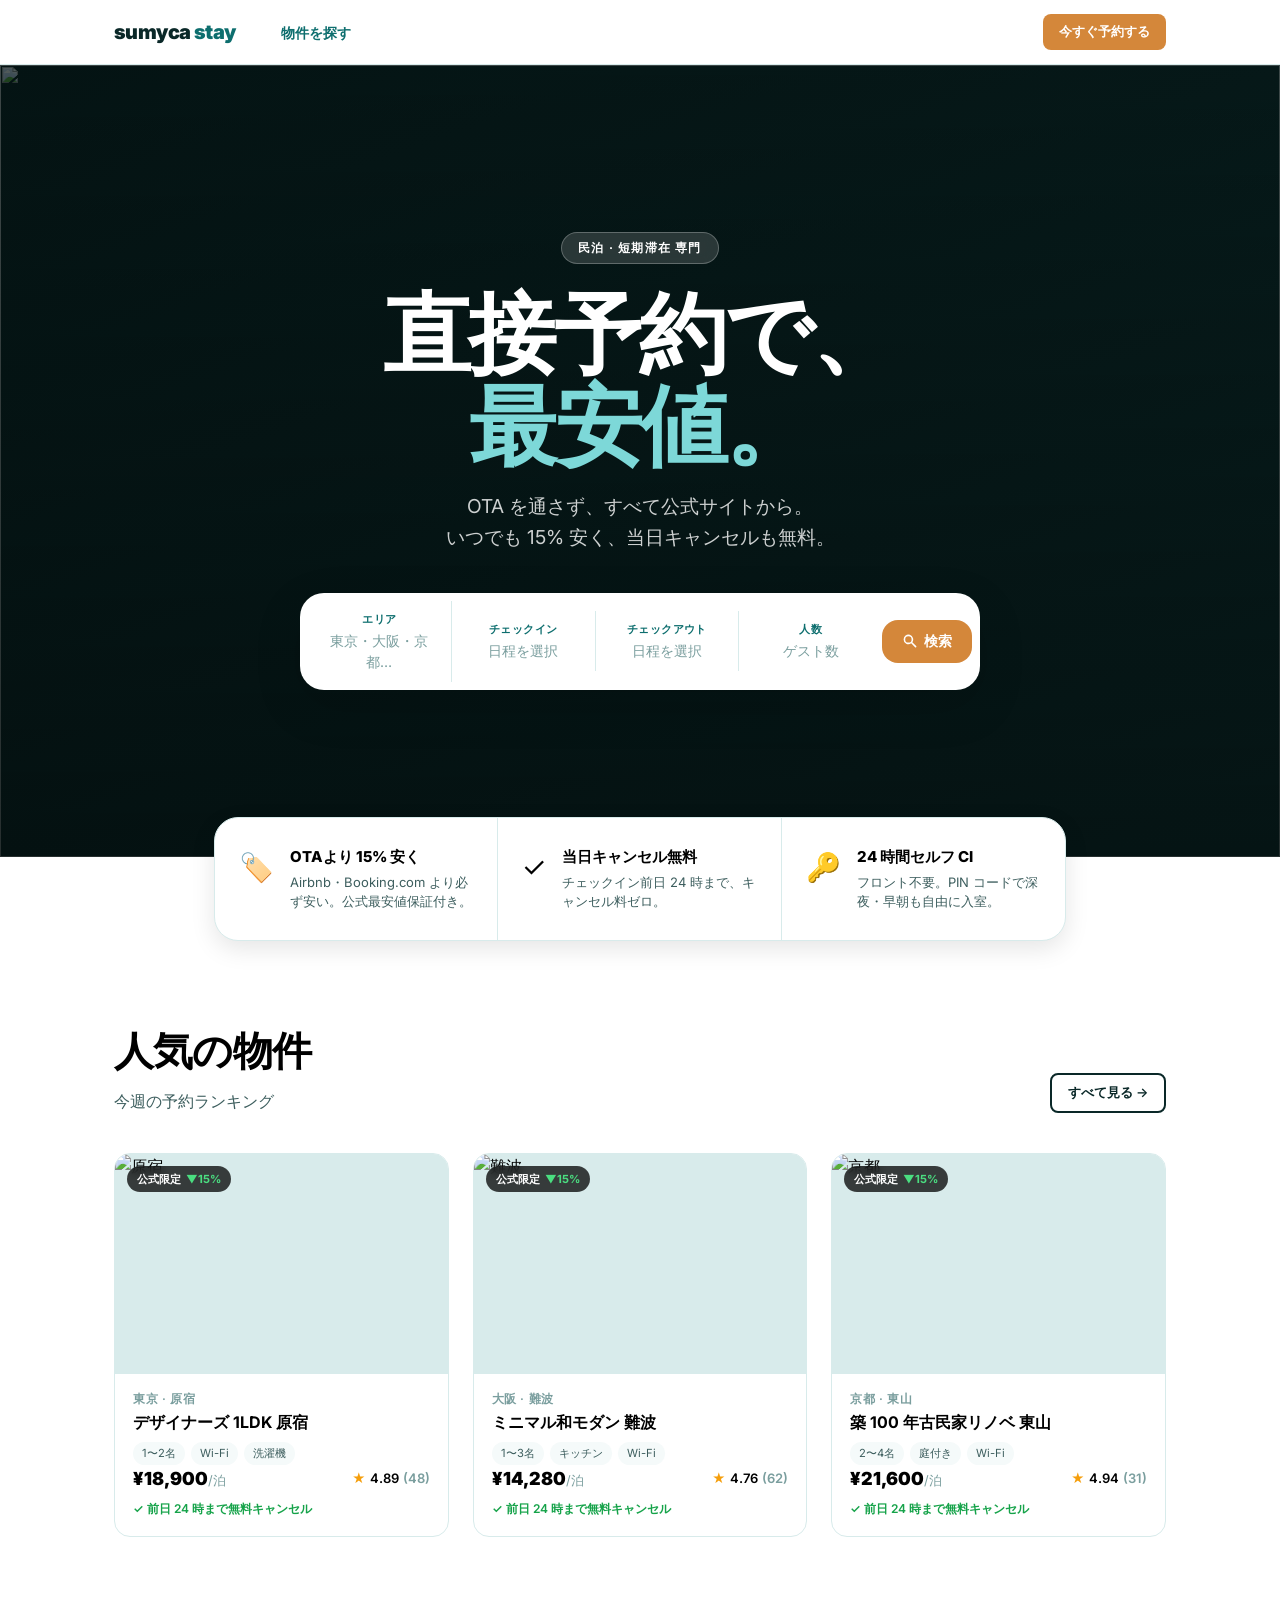
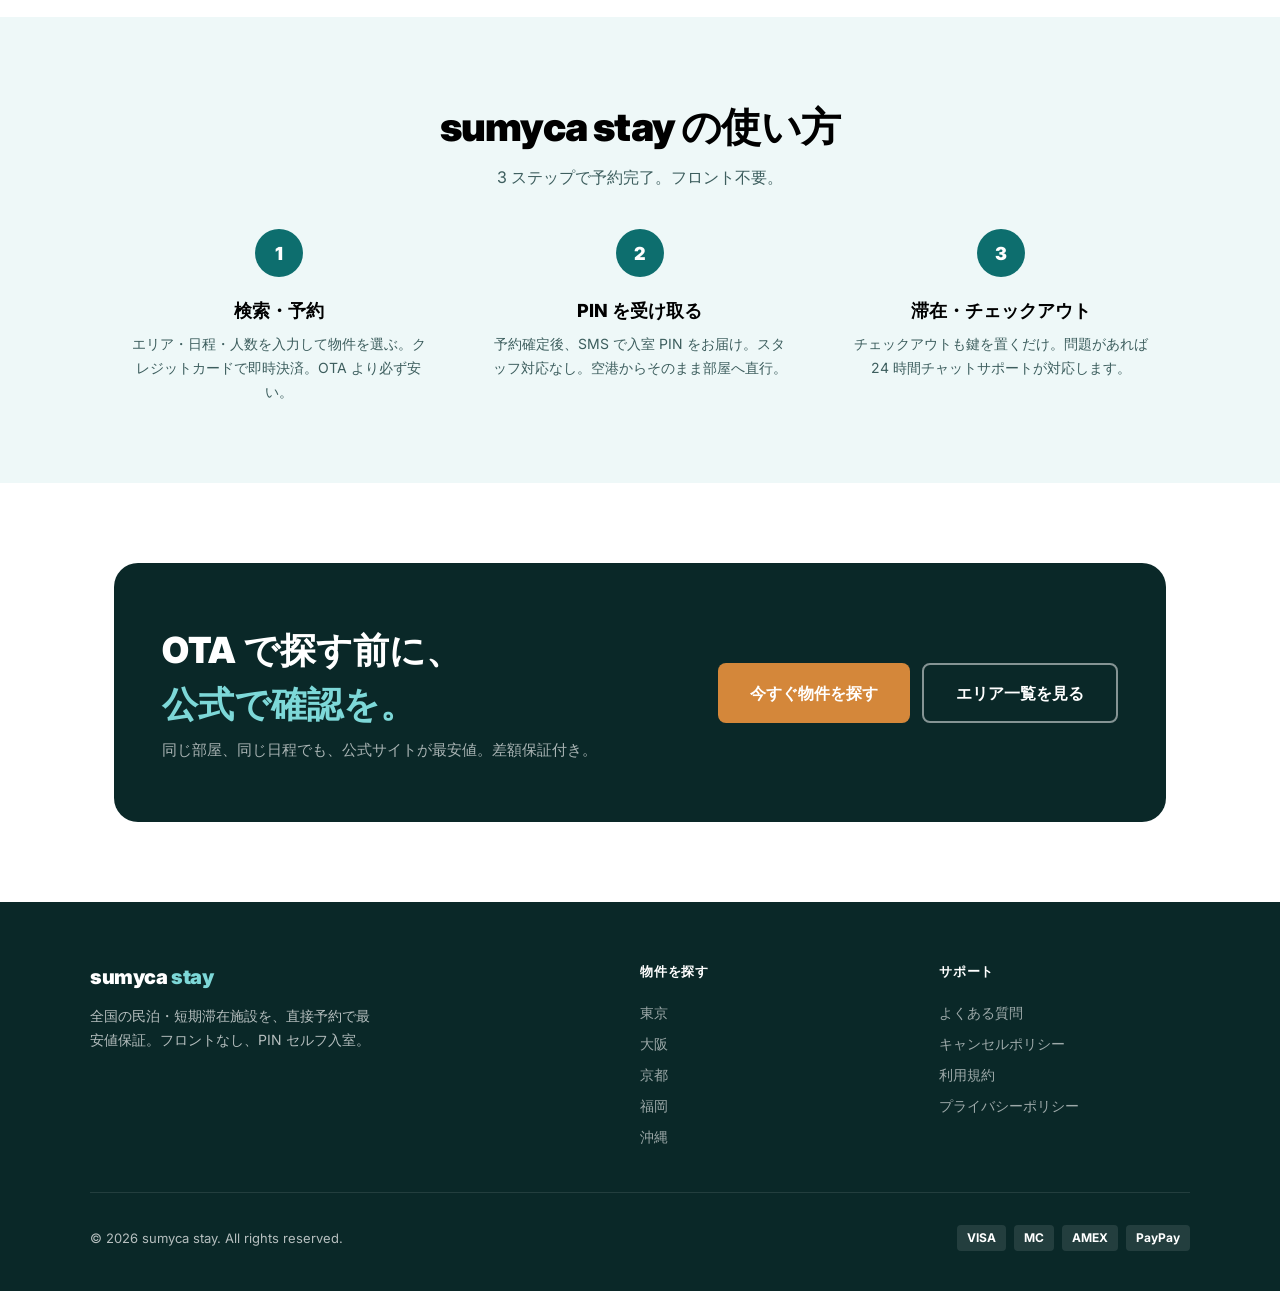
==== index.html @ 538305f5 "Add SEO/MEO/AIO structured data and semantic HTML SEO: - title/meta description/canonical/OGP/Twitte" ====
<!DOCTYPE html>
<html lang="ja" prefix="og: https://ogp.me/ns#">
<head>
  <meta charset="UTF-8">
  <meta name="viewport" content="width=device-width, initial-scale=1.0">

  <!-- =====================================================
       SEO: Core meta
  ====================================================== -->
  <title>sumyca stay | 民泊・短期滞在の直接予約プラットフォーム — OTAより15%安く</title>
  <meta name="description" content="sumyca stay（スミカステイ）は東京・大阪・京都など全国の民泊・マンスリー物件を直接予約できるプラットフォーム。Airbnb・Booking.comより常時15%安く、当日キャンセル無料。フロント不要のPINセルフチェックインで24時間対応。">
  <meta name="keywords" content="民泊,短期滞在,マンスリーマンション,直接予約,東京民泊,大阪民泊,京都民泊,vacation rental,民泊予約,sumyca stay">
  <meta name="robots" content="index, follow">
  <meta name="author" content="sumyca stay">
  <link rel="canonical" href="https://beta-tanaka.github.io/sumyca-stay-prototype-1/">

  <!-- =====================================================
       SEO: Open Graph (SNS・AIクローラー向け)
  ====================================================== -->
  <meta property="og:type" content="website">
  <meta property="og:site_name" content="sumyca stay">
  <meta property="og:title" content="sumyca stay | 民泊・短期滞在の直接予約 — OTAより15%安く">
  <meta property="og:description" content="全国の民泊・短期滞在施設を直接予約。Airbnb・Booking.comより常時15%安く、当日キャンセル無料。24時間PINセルフチェックイン。">
  <meta property="og:url" content="https://beta-tanaka.github.io/sumyca-stay-prototype-1/">
  <meta property="og:image" content="https://images.unsplash.com/photo-1522708323590-d24dbb6b0267?w=1200&h=630&fit=crop">
  <meta property="og:locale" content="ja_JP">

  <!-- =====================================================
       SEO: Twitter / X Card
  ====================================================== -->
  <meta name="twitter:card" content="summary_large_image">
  <meta name="twitter:title" content="sumyca stay | 直接予約で、最安値。">
  <meta name="twitter:description" content="民泊・短期滞在の直接予約プラットフォーム。OTAより15%安く、当日キャンセル無料。">
  <meta name="twitter:image" content="https://images.unsplash.com/photo-1522708323590-d24dbb6b0267?w=1200&h=630&fit=crop">

  <!-- =====================================================
       AIO: JSON-LD Structured Data
       - Organization（会社エンティティ）
       - WebSite + SearchAction（サイト内検索）
       - ItemList（おすすめ物件リスト）
       - FAQPage（よくある質問）
  ====================================================== -->
  <script type="application/ld+json">
  {
    "@context": "https://schema.org",
    "@graph": [
      {
        "@type": "Organization",
        "@id": "https://beta-tanaka.github.io/sumyca-stay-prototype-1/#organization",
        "name": "sumyca stay",
        "alternateName": "スミカステイ",
        "url": "https://beta-tanaka.github.io/sumyca-stay-prototype-1/",
        "logo": {
          "@type": "ImageObject",
          "url": "https://beta-tanaka.github.io/sumyca-stay-prototype-1/og-image.png"
        },
        "description": "東京・大阪・京都など全国の民泊・短期滞在施設を直接予約できるプラットフォーム。OTA手数料不要で常時最安値保証。",
        "foundingDate": "2024",
        "areaServed": {
          "@type": "Country",
          "name": "日本"
        },
        "serviceType": ["民泊予約", "バケーションレンタル", "短期賃貸", "マンスリーマンション"],
        "sameAs": []
      },
      {
        "@type": "WebSite",
        "@id": "https://beta-tanaka.github.io/sumyca-stay-prototype-1/#website",
        "url": "https://beta-tanaka.github.io/sumyca-stay-prototype-1/",
        "name": "sumyca stay",
        "description": "民泊・短期滞在の直接予約プラットフォーム",
        "publisher": { "@id": "https://beta-tanaka.github.io/sumyca-stay-prototype-1/#organization" },
        "potentialAction": {
          "@type": "SearchAction",
          "target": {
            "@type": "EntryPoint",
            "urlTemplate": "https://beta-tanaka.github.io/sumyca-stay-prototype-1/search.html?q={search_term_string}"
          },
          "query-input": "required name=search_term_string"
        }
      },
      {
        "@type": "WebPage",
        "@id": "https://beta-tanaka.github.io/sumyca-stay-prototype-1/#webpage",
        "url": "https://beta-tanaka.github.io/sumyca-stay-prototype-1/",
        "name": "sumyca stay — 直接予約で、最安値。",
        "isPartOf": { "@id": "https://beta-tanaka.github.io/sumyca-stay-prototype-1/#website" },
        "about": { "@id": "https://beta-tanaka.github.io/sumyca-stay-prototype-1/#organization" },
        "speakable": {
          "@type": "SpeakableSpecification",
          "cssSelector": [".hero__title", ".hero__sub", ".value-prop__title", ".value-prop__desc"]
        }
      },
      {
        "@type": "ItemList",
        "name": "sumyca stay 人気の民泊物件",
        "description": "東京・大阪・京都など全国の人気民泊物件一覧",
        "numberOfItems": 3,
        "itemListElement": [
          {
            "@type": "ListItem",
            "position": 1,
            "item": {
              "@type": "LodgingBusiness",
              "name": "デザイナーズ 1LDK 原宿",
              "description": "表参道・原宿エリアのデザイナーズ1LDK。キッチン・洗濯機完備。スマートロック24時間入室可。",
              "url": "https://beta-tanaka.github.io/sumyca-stay-prototype-1/property-detail.html",
              "image": "https://images.unsplash.com/photo-1540959733332-eab4deabeeaf?w=600&h=440&fit=crop",
              "address": {
                "@type": "PostalAddress",
                "addressLocality": "渋谷区",
                "addressRegion": "東京都",
                "addressCountry": "JP"
              },
              "aggregateRating": {
                "@type": "AggregateRating",
                "ratingValue": "4.89",
                "reviewCount": "48",
                "bestRating": "5",
                "worstRating": "1"
              },
              "priceRange": "¥18,900〜/泊"
            }
          },
          {
            "@type": "ListItem",
            "position": 2,
            "item": {
              "@type": "LodgingBusiness",
              "name": "ミニマル和モダン 難波",
              "description": "大阪・難波エリアの和モダンスタジオ。キッチン完備。なんば駅徒歩3分。",
              "url": "https://beta-tanaka.github.io/sumyca-stay-prototype-1/property-detail.html",
              "image": "https://images.unsplash.com/photo-1493976040374-85c8e12f0c0e?w=600&h=440&fit=crop",
              "address": {
                "@type": "PostalAddress",
                "addressLocality": "中央区",
                "addressRegion": "大阪府",
                "addressCountry": "JP"
              },
              "aggregateRating": {
                "@type": "AggregateRating",
                "ratingValue": "4.76",
                "reviewCount": "62",
                "bestRating": "5",
                "worstRating": "1"
              },
              "priceRange": "¥14,280〜/泊"
            }
          },
          {
            "@type": "ListItem",
            "position": 3,
            "item": {
              "@type": "LodgingBusiness",
              "name": "築100年古民家リノベ 東山",
              "description": "京都・東山の古民家リノベ物件。祇園四条駅徒歩10分。最大4名。庭付き。",
              "url": "https://beta-tanaka.github.io/sumyca-stay-prototype-1/property-detail.html",
              "image": "https://images.unsplash.com/photo-1528360983277-13d401cdc186?w=600&h=440&fit=crop",
              "address": {
                "@type": "PostalAddress",
                "addressLocality": "東山区",
                "addressRegion": "京都府",
                "addressCountry": "JP"
              },
              "aggregateRating": {
                "@type": "AggregateRating",
                "ratingValue": "4.94",
                "reviewCount": "31",
                "bestRating": "5",
                "worstRating": "1"
              },
              "priceRange": "¥21,600〜/泊"
            }
          }
        ]
      },
      {
        "@type": "FAQPage",
        "mainEntity": [
          {
            "@type": "Question",
            "name": "sumyca stay で予約するとなぜ安いのですか？",
            "acceptedAnswer": {
              "@type": "Answer",
              "text": "OTA（Airbnb・Booking.comなど）の仲介手数料が不要なため、公式サイトから直接予約すると常時15%割安になります。最低価格保証付きで、差額が発生した場合は返金します。"
            }
          },
          {
            "@type": "Question",
            "name": "チェックインはどうやってするのですか？",
            "acceptedAnswer": {
              "@type": "Answer",
              "text": "予約確定後にSMSでPINコードをお届けします。スマートロックにPINを入力するだけでフロントスタッフ対応なしに24時間入室できます。深夜・早朝のチェックインも可能です。"
            }
          },
          {
            "@type": "Question",
            "name": "キャンセルポリシーはどうなっていますか？",
            "acceptedAnswer": {
              "@type": "Answer",
              "text": "チェックイン前日の24:00まで無料でキャンセルできます。それ以降は1泊分のキャンセル料が発生します。急な予定変更にも対応できる柔軟なポリシーです。"
            }
          },
          {
            "@type": "Question",
            "name": "どのエリアの物件がありますか？",
            "acceptedAnswer": {
              "@type": "Answer",
              "text": "東京・大阪・京都・福岡・沖縄・北海道など全国の主要都市をカバーしています。物件数は随時拡大中です。"
            }
          }
        ]
      }
    ]
  }
  </script>

  <link rel="preconnect" href="https://fonts.googleapis.com">
  <link href="https://fonts.googleapis.com/css2?family=Inter:wght@400;500;600;700;800;900&display=swap" rel="stylesheet">
  <link rel="stylesheet" href="css/style.css">
</head>
<body>

  <!-- Header -->
  <header class="header">
    <div class="header__inner">
      <a href="index.html" class="header__logo">sumyca <span>stay</span></a>
      <nav class="header__nav">
        <a href="search.html" class="active">物件を探す</a>
      </nav>
      <div class="header__actions">
        <a href="search.html" class="btn btn--accent btn--sm">今すぐ予約する</a>
        <button class="hamburger" onclick="document.getElementById('mm').classList.add('open')" aria-label="メニュー">
          <span></span><span></span><span></span>
        </button>
      </div>
    </div>
  </header>

  <div class="mobile-menu" id="mm">
    <button class="mobile-menu__close" onclick="document.getElementById('mm').classList.remove('open')">✕</button>
    <div class="mobile-menu__logo">sumyca <span>stay</span></div>
    <nav class="mobile-menu__nav">
      <a href="search.html">物件を探す</a>
    </nav>
    <div class="mobile-menu__actions">
      <a href="search.html" class="btn btn--accent btn--lg btn--block">今すぐ予約する</a>
    </div>
  </div>

  <main id="main-content">

  <!-- Hero -->
  <section class="hero" aria-label="メインビジュアル">
    <div class="hero__bg"></div>
    <div class="hero__img">
      <img src="https://images.unsplash.com/photo-1522708323590-d24dbb6b0267?w=1800&h=1000&fit=crop" alt="">
    </div>
    <div class="hero__overlay"></div>
    <div class="hero__content">
      <span class="hero__label">民泊 · 短期滞在 専門</span>
      <h1 class="hero__title">直接予約で、<br><em>最安値。</em></h1>
      <p class="hero__sub">OTA を通さず、すべて公式サイトから。<br>いつでも 15% 安く、当日キャンセルも無料。</p>

      <!-- Search bar -->
      <form class="search-bar" onsubmit="location.href='search.html';return false;">
        <div class="search-bar__field">
          <div class="search-bar__label">エリア</div>
          <div class="search-bar__val">東京・大阪・京都…</div>
        </div>
        <div class="search-bar__field">
          <div class="search-bar__label">チェックイン</div>
          <div class="search-bar__val">日程を選択</div>
        </div>
        <div class="search-bar__field">
          <div class="search-bar__label">チェックアウト</div>
          <div class="search-bar__val">日程を選択</div>
        </div>
        <div class="search-bar__field">
          <div class="search-bar__label">人数</div>
          <div class="search-bar__val">ゲスト数</div>
        </div>
        <button type="submit" class="btn btn--accent btn--md search-bar__btn">
          <svg viewBox="0 0 20 20" fill="currentColor"><path fill-rule="evenodd" d="M8 4a4 4 0 100 8 4 4 0 000-8zM2 8a6 6 0 1110.89 3.476l4.817 4.817a1 1 0 01-1.414 1.414l-4.816-4.816A6 6 0 012 8z" clip-rule="evenodd"/></svg>
          検索
        </button>
      </form>
    </div>
  </section>

  <!-- Value props -->
  <div class="value-props">
    <div class="value-props__grid">
      <div class="value-prop">
        <div class="value-prop__icon">🏷️</div>
        <div>
          <div class="value-prop__title">OTAより 15% 安く</div>
          <div class="value-prop__desc">Airbnb・Booking.com より必ず安い。公式最安値保証付き。</div>
        </div>
      </div>
      <div class="value-prop">
        <div class="value-prop__icon">✓</div>
        <div>
          <div class="value-prop__title">当日キャンセル無料</div>
          <div class="value-prop__desc">チェックイン前日 24 時まで、キャンセル料ゼロ。</div>
        </div>
      </div>
      <div class="value-prop">
        <div class="value-prop__icon">🔑</div>
        <div>
          <div class="value-prop__title">24 時間セルフ CI</div>
          <div class="value-prop__desc">フロント不要。PIN コードで深夜・早朝も自由に入室。</div>
        </div>
      </div>
    </div>
  </div>

  <!-- Featured properties -->
  <section class="section" style="padding-top: 80px;" aria-labelledby="featured-heading">
    <div class="container">
      <div class="section-header" style="display:flex;justify-content:space-between;align-items:flex-end;flex-wrap:wrap;gap:12px;">
        <div>
          <h2 id="featured-heading">人気の物件</h2>
          <p>今週の予約ランキング</p>
        </div>
        <a href="search.html" class="btn btn--outline btn--sm">すべて見る →</a>
      </div>

      <div class="prop-grid">

        <a href="property-detail.html" class="prop-card">
          <div class="prop-card__img-wrap">
            <img src="https://images.unsplash.com/photo-1540959733332-eab4deabeeaf?w=600&h=440&fit=crop" alt="原宿">
            <div class="ota-badge">公式限定 <span class="ota-badge__save">▼15%</span></div>
          </div>
          <div class="prop-card__body">
            <div class="prop-card__location">東京 · 原宿</div>
            <div class="prop-card__title">デザイナーズ 1LDK 原宿</div>
            <div class="prop-card__tags">
              <span class="prop-card__tag">1〜2名</span>
              <span class="prop-card__tag">Wi-Fi</span>
              <span class="prop-card__tag">洗濯機</span>
            </div>
            <div class="prop-card__meta">
              <div class="prop-card__price">¥18,900<span>/泊</span></div>
              <div class="prop-card__rating"><span class="prop-card__rating-star">★</span> 4.89 <span style="color:var(--gray-3)">(48)</span></div>
            </div>
            <div class="prop-card__cancel">✓ 前日 24 時まで無料キャンセル</div>
          </div>
        </a>

        <a href="property-detail.html" class="prop-card">
          <div class="prop-card__img-wrap">
            <img src="https://images.unsplash.com/photo-1493976040374-85c8e12f0c0e?w=600&h=440&fit=crop" alt="難波">
            <div class="ota-badge">公式限定 <span class="ota-badge__save">▼15%</span></div>
          </div>
          <div class="prop-card__body">
            <div class="prop-card__location">大阪 · 難波</div>
            <div class="prop-card__title">ミニマル和モダン 難波</div>
            <div class="prop-card__tags">
              <span class="prop-card__tag">1〜3名</span>
              <span class="prop-card__tag">キッチン</span>
              <span class="prop-card__tag">Wi-Fi</span>
            </div>
            <div class="prop-card__meta">
              <div class="prop-card__price">¥14,280<span>/泊</span></div>
              <div class="prop-card__rating"><span class="prop-card__rating-star">★</span> 4.76 <span style="color:var(--gray-3)">(62)</span></div>
            </div>
            <div class="prop-card__cancel">✓ 前日 24 時まで無料キャンセル</div>
          </div>
        </a>

        <a href="property-detail.html" class="prop-card">
          <div class="prop-card__img-wrap">
            <img src="https://images.unsplash.com/photo-1528360983277-13d401cdc186?w=600&h=440&fit=crop" alt="京都">
            <div class="ota-badge">公式限定 <span class="ota-badge__save">▼15%</span></div>
          </div>
          <div class="prop-card__body">
            <div class="prop-card__location">京都 · 東山</div>
            <div class="prop-card__title">築 100 年古民家リノベ 東山</div>
            <div class="prop-card__tags">
              <span class="prop-card__tag">2〜4名</span>
              <span class="prop-card__tag">庭付き</span>
              <span class="prop-card__tag">Wi-Fi</span>
            </div>
            <div class="prop-card__meta">
              <div class="prop-card__price">¥21,600<span>/泊</span></div>
              <div class="prop-card__rating"><span class="prop-card__rating-star">★</span> 4.94 <span style="color:var(--gray-3)">(31)</span></div>
            </div>
            <div class="prop-card__cancel">✓ 前日 24 時まで無料キャンセル</div>
          </div>
        </a>

      </div>
    </div>
  </section>

  <!-- How it works -->
  <section class="section section--gray" aria-labelledby="how-heading">
    <div class="container">
      <div class="section-header section-header--center">
        <h2 id="how-heading">sumyca stay の使い方</h2>
        <p>3 ステップで予約完了。フロント不要。</p>
      </div>
      <div class="how-grid">
        <div class="how-card">
          <div class="how-card__num">1</div>
          <h3 class="how-card__title">検索・予約</h3>
          <p class="how-card__desc">エリア・日程・人数を入力して物件を選ぶ。クレジットカードで即時決済。OTA より必ず安い。</p>
        </div>
        <div class="how-card">
          <div class="how-card__num">2</div>
          <h3 class="how-card__title">PIN を受け取る</h3>
          <p class="how-card__desc">予約確定後、SMS で入室 PIN をお届け。スタッフ対応なし。空港からそのまま部屋へ直行。</p>
        </div>
        <div class="how-card">
          <div class="how-card__num">3</div>
          <h3 class="how-card__title">滞在・チェックアウト</h3>
          <p class="how-card__desc">チェックアウトも鍵を置くだけ。問題があれば 24 時間チャットサポートが対応します。</p>
        </div>
      </div>
    </div>
  </section>

  <!-- Direct booking CTA banner -->
  <section class="section">
    <div class="container">
      <div class="direct-cta">
        <div class="direct-cta__text">
          <h2>OTA で探す前に、<br><em>公式で確認を。</em></h2>
          <p>同じ部屋、同じ日程でも、公式サイトが最安値。差額保証付き。</p>
        </div>
        <div class="direct-cta__actions">
          <a href="search.html" class="btn btn--accent btn--lg">今すぐ物件を探す</a>
          <a href="search.html" class="btn btn--outline-white btn--lg">エリア一覧を見る</a>
        </div>
      </div>
    </div>
  </section>

  </main><!-- /main -->

  <!-- Footer -->
  <footer class="footer" aria-label="サイトフッター">
    <div class="footer__inner">
      <div>
        <div class="footer__brand">sumyca <span>stay</span></div>
        <p class="footer__desc">全国の民泊・短期滞在施設を、直接予約で最安値保証。フロントなし、PIN セルフ入室。</p>
      </div>
      <div class="footer__col">
        <h4>物件を探す</h4>
        <a href="search.html">東京</a>
        <a href="search.html">大阪</a>
        <a href="search.html">京都</a>
        <a href="search.html">福岡</a>
        <a href="search.html">沖縄</a>
      </div>
      <div class="footer__col">
        <h4>サポート</h4>
        <a href="#">よくある質問</a>
        <a href="#">キャンセルポリシー</a>
        <a href="#">利用規約</a>
        <a href="#">プライバシーポリシー</a>
      </div>
    </div>
    <div class="footer__bottom">
      <span class="footer__copy">© 2026 sumyca stay. All rights reserved.</span>
      <div class="payment-icons">
        <span class="payment-icon">VISA</span>
        <span class="payment-icon">MC</span>
        <span class="payment-icon">AMEX</span>
        <span class="payment-icon">PayPay</span>
      </div>
    </div>
  </footer>

</body>
</html>
---- css/style.css ----
/* ============================================================
   sumyca stay — Phase 1 Design System
   Focus: Direct booking value. Minimal. Clear.
   ============================================================ */

*, *::before, *::after { box-sizing: border-box; margin: 0; padding: 0; }
img { display: block; max-width: 100%; }
a { color: inherit; text-decoration: none; }
button { cursor: pointer; font-family: inherit; }

:root {
  /* === sumyca stay カラーシステム ===
     sumyca.com のティール(#009C96)を参照しつつ、より深みのあるトーンへ。
     CTAにアンバーを使い、numa(黒+コーラル)との差別化を図る。
  */

  /* Brand */
  --teal:     #0D6E6E;   /* primary — sumyca teal を深く、より落ち着いたトーンに */
  --teal-lt:  #1A8C8C;   /* hover / lighter variant */
  --teal-dark:#093F3F;   /* dark sections, headings on dark bg */
  --teal-bg:  #EEF8F8;   /* very light mint — nods to sumyca's #eef6f5 */
  --amber:    #D4873A;   /* CTA accent — warm, unique, separates from numa coral */
  --amber-lt: #E0964E;   /* amber hover */
  --dark:     #0A2828;   /* deep teal-black (replaces pure black) */
  --white:    #FFFFFF;

  /* Neutrals — teal-tinted grays */
  --gray-1:   #F5FAFA;   /* lightest bg */
  --gray-2:   #D8EBEB;   /* borders */
  --gray-3:   #7A9E9E;   /* secondary text */
  --gray-4:   #3D5E5E;   /* body text */

  /* Semantic */
  --green:    #16a34a;
  --star:     #f59e0b;

  --font: 'Inter', -apple-system, BlinkMacSystemFont, sans-serif;
  --r-sm: 8px;
  --r-md: 12px;
  --r-lg: 16px;
  --r-xl: 24px;

  --shadow-sm: 0 2px 8px rgba(0,0,0,0.08);
  --shadow-md: 0 8px 24px rgba(0,0,0,0.1);
  --shadow-lg: 0 16px 48px rgba(0,0,0,0.14);
}

body {
  font-family: var(--font);
  color: var(--black);
  background: var(--white);
  line-height: 1.5;
  -webkit-font-smoothing: antialiased;
}

/* ---- Layout ---- */
.container { max-width: 1100px; margin: 0 auto; padding: 0 24px; }
.section { padding: 80px 24px; }
.section--gray { background: var(--teal-bg); }

/* ---- Buttons ---- */
.btn {
  display: inline-flex;
  align-items: center;
  justify-content: center;
  gap: 8px;
  font-weight: 600;
  font-family: var(--font);
  border-radius: var(--r-sm);
  transition: opacity 0.18s, transform 0.18s;
  cursor: pointer;
  border: none;
  text-decoration: none;
  white-space: nowrap;
}
.btn:hover { opacity: 0.88; }
.btn:active { transform: scale(0.98); }

.btn--sm  { padding: 8px 16px;  font-size: 0.8125rem; }
.btn--md  { padding: 12px 24px; font-size: 0.875rem; }
.btn--lg  { padding: 16px 32px; font-size: 1rem; }
.btn--xl  { padding: 18px 48px; font-size: 1.0625rem; }
.btn--block { width: 100%; }

.btn--accent  { background: var(--amber); color: var(--white); }
.btn--accent:hover { background: var(--amber-lt); opacity: 1; }
.btn--teal    { background: var(--teal); color: var(--white); }
.btn--teal:hover { background: var(--teal-lt); opacity: 1; }
.btn--black   { background: var(--dark); color: var(--white); }
.btn--outline { background: transparent; border: 2px solid currentColor; color: var(--dark); }
.btn--outline-white { background: transparent; border: 2px solid rgba(255,255,255,0.5); color: var(--white); }
.btn--ghost   { background: transparent; color: var(--gray-4); }

/* ---- Header ---- */
.header {
  position: sticky;
  top: 0;
  z-index: 100;
  background: rgba(255,255,255,0.96);
  backdrop-filter: blur(12px);
  border-bottom: 1px solid var(--gray-2);
}
.header__inner {
  max-width: 1100px;
  margin: 0 auto;
  padding: 0 24px;
  height: 64px;
  display: flex;
  align-items: center;
  gap: 32px;
}
.header__logo {
  font-size: 1.25rem;
  font-weight: 900;
  letter-spacing: -0.03em;
  color: var(--dark);
  flex-shrink: 0;
}
.header__logo span { color: var(--teal); }

.header__nav {
  display: flex;
  gap: 4px;
  align-items: center;
  flex: 1;
}
.header__nav a {
  padding: 8px 14px;
  font-size: 0.875rem;
  font-weight: 500;
  color: var(--gray-4);
  border-radius: var(--r-sm);
  transition: background 0.15s, color 0.15s;
}
.header__nav a:hover { background: var(--teal-bg); color: var(--teal); }
.header__nav a.active { color: var(--teal); font-weight: 700; }

.header__actions {
  display: flex;
  gap: 8px;
  align-items: center;
  margin-left: auto;
}
.hamburger {
  display: none;
  flex-direction: column;
  gap: 5px;
  background: none;
  border: none;
  padding: 8px;
}
.hamburger span { display: block; width: 22px; height: 2px; background: var(--dark); border-radius: 2px; }

@media (max-width: 768px) {
  .header__nav { display: none; }
  .hamburger { display: flex; }
  .header__actions .btn--outline { display: none; }
}

/* ---- Mobile menu ---- */
.mobile-menu {
  position: fixed;
  inset: 0;
  background: var(--white);
  z-index: 200;
  padding: 24px;
  transform: translateX(100%);
  transition: transform 0.3s cubic-bezier(0.4,0,0.2,1);
  display: flex;
  flex-direction: column;
  gap: 8px;
}
.mobile-menu.open { transform: translateX(0); }
.mobile-menu__close {
  align-self: flex-end;
  background: var(--gray-1);
  border: none;
  width: 36px; height: 36px;
  border-radius: 50%;
  font-size: 1rem;
  margin-bottom: 16px;
}
.mobile-menu__logo { font-size: 1.5rem; font-weight: 900; margin-bottom: 24px; }
.mobile-menu__logo span { color: var(--teal); }
.mobile-menu__nav { display: flex; flex-direction: column; }
.mobile-menu__nav a {
  padding: 16px 0;
  font-size: 1.125rem;
  font-weight: 600;
  border-bottom: 1px solid var(--gray-2);
}
.mobile-menu__actions {
  margin-top: auto;
  display: flex;
  flex-direction: column;
  gap: 12px;
}

/* ---- Hero ---- */
.hero {
  min-height: 88vh;
  position: relative;
  display: flex;
  align-items: center;
  justify-content: center;
  overflow: hidden;
}
.hero__bg {
  position: absolute; inset: 0;
  background: linear-gradient(160deg, #051818 0%, #0a2828 100%);
}
.hero__img {
  position: absolute; inset: 0;
}
.hero__img img { width: 100%; height: 100%; object-fit: cover; opacity: 0.38; }
.hero__overlay {
  position: absolute; inset: 0;
  background: linear-gradient(to bottom, rgba(0,0,0,0.2) 0%, rgba(0,0,0,0.5) 100%);
}
.hero__content {
  position: relative; z-index: 2;
  text-align: center;
  color: var(--white);
  padding: 40px 24px;
  width: 100%;
  max-width: 860px;
  margin: 0 auto;
}
.hero__label {
  display: inline-block;
  background: rgba(255,255,255,0.15);
  backdrop-filter: blur(8px);
  border: 1px solid rgba(255,255,255,0.25);
  font-size: 0.75rem;
  font-weight: 700;
  letter-spacing: 0.1em;
  text-transform: uppercase;
  padding: 6px 16px;
  border-radius: 20px;
  margin-bottom: 24px;
}
.hero__title {
  font-size: clamp(2.5rem, 7vw, 5.5rem);
  font-weight: 900;
  line-height: 1.04;
  letter-spacing: -0.03em;
  margin-bottom: 20px;
}
.hero__title em { color: #7DD8D8; font-style: normal; } /* light teal highlight */
.hero__sub {
  font-size: clamp(1rem, 2vw, 1.2rem);
  opacity: 0.8;
  margin-bottom: 40px;
  line-height: 1.6;
}

/* ---- Search bar ---- */
.search-bar {
  background: var(--white);
  border-radius: var(--r-xl);
  padding: 8px 8px 8px 8px;
  display: flex;
  align-items: center;
  gap: 0;
  box-shadow: var(--shadow-lg);
  max-width: 680px;
  margin: 0 auto;
  width: 100%;
}
.search-bar__field {
  flex: 1;
  padding: 10px 20px;
  cursor: pointer;
  border-right: 1px solid var(--gray-2);
}
.search-bar__field:last-of-type { border-right: none; }
.search-bar__label { font-size: 0.7rem; font-weight: 700; color: var(--teal); letter-spacing: 0.04em; text-transform: uppercase; }
.search-bar__val { font-size: 0.875rem; color: var(--gray-3); margin-top: 2px; }
.search-bar__btn { flex-shrink: 0; border-radius: var(--r-lg) !important; padding: 12px 20px !important; gap: 6px; }
.search-bar__btn svg { width: 16px; height: 16px; }

@media (max-width: 640px) {
  .search-bar { flex-direction: column; border-radius: var(--r-lg); padding: 12px; gap: 4px; }
  .search-bar__field { border-right: none; border-bottom: 1px solid var(--gray-2); width: 100%; padding: 10px 12px; }
  .search-bar__field:last-of-type { border-bottom: none; }
  .search-bar__btn { width: 100%; }
}

/* ---- Value props (3 icons) ---- */
.value-props {
  padding: 0 24px;
  max-width: 900px;
  margin: -40px auto 0;
  position: relative;
  z-index: 3;
}
.value-props__grid {
  background: var(--white);
  border-radius: var(--r-xl);
  box-shadow: var(--shadow-md);
  display: grid;
  grid-template-columns: repeat(3, 1fr);
  overflow: hidden;
  border: 1px solid var(--gray-2);
}
@media (max-width: 640px) { .value-props__grid { grid-template-columns: 1fr; } }
.value-prop {
  padding: 28px 24px;
  display: flex;
  gap: 16px;
  align-items: flex-start;
  border-right: 1px solid var(--gray-2);
}
.value-prop:last-child { border-right: none; }
@media (max-width: 640px) { .value-prop { border-right: none; border-bottom: 1px solid var(--gray-2); } }
.value-prop__icon { font-size: 1.75rem; flex-shrink: 0; }
.value-prop__title { font-size: 0.9375rem; font-weight: 800; margin-bottom: 4px; }
.value-prop__desc { font-size: 0.8125rem; color: var(--gray-4); line-height: 1.5; }

/* ---- Section header ---- */
.section-header { margin-bottom: 40px; }
.section-header h2 { font-size: clamp(1.75rem, 4vw, 2.5rem); font-weight: 900; letter-spacing: -0.02em; }
.section-header p { color: var(--gray-4); margin-top: 8px; font-size: 1rem; }
.section-header--center { text-align: center; }

/* ---- Property cards ---- */
.prop-grid {
  display: grid;
  grid-template-columns: repeat(3, 1fr);
  gap: 24px;
}
@media (max-width: 900px) { .prop-grid { grid-template-columns: 1fr 1fr; } }
@media (max-width: 580px) { .prop-grid { grid-template-columns: 1fr; } }

.prop-card {
  border-radius: var(--r-lg);
  overflow: hidden;
  background: var(--white);
  border: 1px solid var(--gray-2);
  transition: transform 0.2s, box-shadow 0.2s;
  cursor: pointer;
}
.prop-card:hover { transform: translateY(-4px); box-shadow: var(--shadow-md); }
.prop-card__img-wrap { position: relative; height: 220px; overflow: hidden; background: var(--gray-2); }
.prop-card__img-wrap img { width: 100%; height: 100%; object-fit: cover; transition: transform 0.4s; }
.prop-card:hover .prop-card__img-wrap img { transform: scale(1.04); }

/* OTA price badge */
.ota-badge {
  position: absolute;
  top: 12px;
  left: 12px;
  background: rgba(0,0,0,0.75);
  color: var(--white);
  font-size: 0.7rem;
  font-weight: 700;
  padding: 5px 10px;
  border-radius: 20px;
  backdrop-filter: blur(4px);
  display: flex;
  align-items: center;
  gap: 5px;
}
.ota-badge__save { color: #4ade80; }

.prop-card__body { padding: 16px 18px 18px; }
.prop-card__location { font-size: 0.75rem; color: var(--gray-3); font-weight: 600; text-transform: uppercase; letter-spacing: 0.05em; margin-bottom: 4px; }
.prop-card__title { font-size: 1rem; font-weight: 700; margin-bottom: 10px; line-height: 1.3; }
.prop-card__meta { display: flex; align-items: center; justify-content: space-between; }
.prop-card__price { font-size: 1.125rem; font-weight: 900; }
.prop-card__price span { font-size: 0.8125rem; font-weight: 400; color: var(--gray-3); }
.prop-card__rating { display: flex; align-items: center; gap: 4px; font-size: 0.8125rem; font-weight: 600; }
.prop-card__rating-star { color: var(--star); }
.prop-card__cancel { font-size: 0.75rem; color: var(--green); font-weight: 600; margin-top: 8px; }
.prop-card__tags { display: flex; gap: 6px; flex-wrap: wrap; margin-top: 10px; }
.prop-card__tag {
  background: var(--gray-1);
  font-size: 0.7rem;
  padding: 3px 9px;
  border-radius: 20px;
  color: var(--gray-4);
}

/* ---- How it works ---- */
.how-grid {
  display: grid;
  grid-template-columns: repeat(3, 1fr);
  gap: 32px;
}
@media (max-width: 768px) { .how-grid { grid-template-columns: 1fr; gap: 20px; } }
.how-card { text-align: center; padding: 0 16px; }
.how-card__num {
  width: 48px; height: 48px;
  background: var(--teal);
  color: var(--white);
  border-radius: 50%;
  display: flex; align-items: center; justify-content: center;
  font-weight: 900; font-size: 1.125rem;
  margin: 0 auto 20px;
}
.how-card__title { font-size: 1.125rem; font-weight: 800; margin-bottom: 8px; }
.how-card__desc { font-size: 0.875rem; color: var(--gray-4); line-height: 1.7; }

/* ---- Direct booking CTA ---- */
.direct-cta {
  background: var(--dark);
  color: var(--white);
  border-radius: var(--r-xl);
  padding: 60px 48px;
  display: flex;
  align-items: center;
  justify-content: space-between;
  gap: 40px;
  flex-wrap: wrap;
}
.direct-cta__text h2 { font-size: clamp(1.5rem, 4vw, 2.25rem); font-weight: 900; margin-bottom: 8px; }
.direct-cta__text h2 em { color: #7DD8D8; font-style: normal; }
.direct-cta__text p { color: rgba(255,255,255,0.65); font-size: 0.9375rem; }
.direct-cta__actions { display: flex; gap: 12px; flex-wrap: wrap; }

/* ---- Footer ---- */
.footer {
  background: var(--dark);
  color: rgba(255,255,255,0.7);
  padding: 60px 24px 40px;
  font-size: 0.875rem;
}
.footer__inner {
  max-width: 1100px; margin: 0 auto;
  display: grid;
  grid-template-columns: 2fr 1fr 1fr;
  gap: 48px;
  padding-bottom: 40px;
  border-bottom: 1px solid rgba(255,255,255,0.1);
  margin-bottom: 32px;
}
@media (max-width: 768px) { .footer__inner { grid-template-columns: 1fr; gap: 32px; } }
.footer__brand { font-size: 1.25rem; font-weight: 900; color: var(--white); letter-spacing: -0.02em; margin-bottom: 12px; }
.footer__brand span { color: #7DD8D8; }
.footer__desc { line-height: 1.7; max-width: 280px; }
.footer__col h4 { font-weight: 700; color: var(--white); font-size: 0.8125rem; letter-spacing: 0.06em; text-transform: uppercase; margin-bottom: 16px; }
.footer__col a { display: block; padding: 5px 0; color: rgba(255,255,255,0.6); transition: color 0.15s; }
.footer__col a:hover { color: var(--white); }
.footer__bottom {
  max-width: 1100px; margin: 0 auto;
  display: flex; justify-content: space-between; align-items: center; flex-wrap: wrap; gap: 12px;
}
.footer__copy { font-size: 0.8125rem; }
.payment-icons { display: flex; gap: 8px; }
.payment-icon {
  background: rgba(255,255,255,0.1);
  padding: 4px 10px;
  border-radius: 4px;
  font-size: 0.75rem;
  font-weight: 700;
  color: var(--white);
}

/* ---- Search page ---- */
.search-layout {
  max-width: 1100px; margin: 0 auto; padding: 0 24px 80px;
  display: grid;
  grid-template-columns: 280px 1fr;
  gap: 40px;
  padding-top: 40px;
}
@media (max-width: 900px) { .search-layout { grid-template-columns: 1fr; } }

.filters-panel { flex-shrink: 0; }
.filters-panel__title { font-size: 0.8125rem; font-weight: 700; text-transform: uppercase; letter-spacing: 0.06em; color: var(--gray-3); margin-bottom: 20px; }
.filter-group { margin-bottom: 28px; border-bottom: 1px solid var(--gray-2); padding-bottom: 28px; }
.filter-group:last-child { border-bottom: none; }
.filter-group__label { font-size: 0.9375rem; font-weight: 700; margin-bottom: 14px; }
.filter-opt { display: flex; align-items: center; gap: 10px; padding: 6px 0; cursor: pointer; }
.filter-opt input[type=checkbox] { width: 18px; height: 18px; accent-color: var(--teal); cursor: pointer; }
.filter-opt span { font-size: 0.875rem; }
.filter-price { display: flex; gap: 10px; align-items: center; }
.filter-price input {
  flex: 1; padding: 10px 14px; border: 2px solid var(--gray-2); border-radius: var(--r-sm); font-size: 0.875rem; font-family: var(--font);
}
.filter-price input:focus { outline: none; border-color: var(--teal); }
.filter-price span { color: var(--gray-3); flex-shrink: 0; }

.results-header {
  display: flex; justify-content: space-between; align-items: center;
  margin-bottom: 24px; flex-wrap: wrap; gap: 12px;
}
.results-header h1 { font-size: 1.375rem; font-weight: 900; }
.results-header p { font-size: 0.875rem; color: var(--gray-4); margin-top: 2px; }
.sort-select {
  padding: 10px 16px; border: 2px solid var(--gray-2); border-radius: var(--r-sm);
  font-size: 0.875rem; font-family: var(--font); background: var(--white); cursor: pointer;
}
.sort-select:focus { outline: none; border-color: var(--teal); }

.results-grid { display: flex; flex-direction: column; gap: 16px; }
.result-card {
  background: var(--white);
  border: 1px solid var(--gray-2);
  border-radius: var(--r-lg);
  display: grid;
  grid-template-columns: 260px 1fr auto;
  overflow: hidden;
  transition: box-shadow 0.2s;
  cursor: pointer;
}
.result-card:hover { box-shadow: var(--shadow-md); }
@media (max-width: 640px) { .result-card { grid-template-columns: 1fr; } }
.result-card__img { height: 100%; min-height: 180px; overflow: hidden; position: relative; }
.result-card__img img { width: 100%; height: 100%; object-fit: cover; transition: transform 0.3s; }
.result-card:hover .result-card__img img { transform: scale(1.03); }
.result-card__body { padding: 20px 24px; }
.result-card__location { font-size: 0.75rem; color: var(--gray-3); font-weight: 600; text-transform: uppercase; letter-spacing: 0.04em; margin-bottom: 4px; }
.result-card__title { font-size: 1.0625rem; font-weight: 800; margin-bottom: 8px; line-height: 1.3; }
.result-card__tags { display: flex; gap: 6px; flex-wrap: wrap; margin-bottom: 12px; }
.result-card__tag { background: var(--gray-1); font-size: 0.7rem; padding: 3px 9px; border-radius: 20px; color: var(--gray-4); }
.result-card__rating { display: flex; align-items: center; gap: 5px; font-size: 0.875rem; }
.result-card__cancel { font-size: 0.8125rem; color: var(--green); font-weight: 600; margin-top: 8px; }
.result-card__aside {
  padding: 20px 20px 20px 12px;
  display: flex; flex-direction: column; justify-content: space-between; align-items: flex-end;
  min-width: 160px; border-left: 1px solid var(--gray-2);
}
@media (max-width: 640px) { .result-card__aside { border-left: none; border-top: 1px solid var(--gray-2); align-items: flex-start; flex-direction: row; } }
.result-card__price { text-align: right; }
.result-card__price-num { font-size: 1.25rem; font-weight: 900; }
.result-card__price-unit { font-size: 0.8125rem; color: var(--gray-3); }
.result-card__ota { font-size: 0.75rem; color: var(--gray-3); text-decoration: line-through; text-align: right; }
.result-card__save { font-size: 0.75rem; color: var(--green); font-weight: 700; text-align: right; }

/* ---- Property detail ---- */
.detail-gallery { display: grid; grid-template-columns: 2fr 1fr 1fr; grid-template-rows: 280px 280px; gap: 4px; }
@media (max-width: 768px) { .detail-gallery { grid-template-columns: 1fr; grid-template-rows: 260px; } }
.detail-gallery__item { overflow: hidden; background: var(--gray-2); }
.detail-gallery__item:first-child { grid-row: span 2; }
.detail-gallery__item img { width: 100%; height: 100%; object-fit: cover; transition: transform 0.3s; }
.detail-gallery__item:hover img { transform: scale(1.03); }
@media (max-width: 768px) { .detail-gallery__item:not(:first-child) { display: none; } }

.detail-layout {
  max-width: 1100px; margin: 0 auto; padding: 40px 24px 80px;
  display: grid;
  grid-template-columns: 1fr 360px;
  gap: 64px;
  align-items: start;
}
@media (max-width: 900px) { .detail-layout { grid-template-columns: 1fr; gap: 40px; } }

.detail-main__title { font-size: clamp(1.5rem, 3vw, 2.25rem); font-weight: 900; margin-bottom: 8px; line-height: 1.2; }
.detail-main__location { color: var(--gray-4); margin-bottom: 16px; display: flex; align-items: center; gap: 6px; }
.detail-main__meta { display: flex; gap: 20px; flex-wrap: wrap; font-size: 0.875rem; color: var(--gray-4); margin-bottom: 24px; padding-bottom: 24px; border-bottom: 1px solid var(--gray-2); }
.detail-main__meta strong { color: var(--dark); }

.detail-section { margin-bottom: 36px; padding-bottom: 36px; border-bottom: 1px solid var(--gray-2); }
.detail-section:last-child { border-bottom: none; }
.detail-section h3 { font-size: 1.125rem; font-weight: 800; margin-bottom: 14px; }
.detail-section p { color: var(--gray-4); line-height: 1.8; font-size: 0.9375rem; }

.amenity-grid { display: grid; grid-template-columns: repeat(3, 1fr); gap: 12px; }
@media (max-width: 640px) { .amenity-grid { grid-template-columns: 1fr 1fr; } }
.amenity { display: flex; align-items: center; gap: 10px; font-size: 0.875rem; }
.amenity__icon { font-size: 1.25rem; }

.cancel-policy {
  background: var(--gray-1);
  border-radius: var(--r-md);
  padding: 20px 24px;
  display: flex;
  gap: 16px;
  align-items: flex-start;
  font-size: 0.875rem;
}
.cancel-policy__icon { font-size: 1.5rem; flex-shrink: 0; }
.cancel-policy h4 { font-weight: 700; margin-bottom: 4px; color: var(--green); }
.cancel-policy p { color: var(--gray-4); line-height: 1.6; }

/* ---- Booking widget ---- */
.booking-widget {
  background: var(--white);
  border: 2px solid var(--gray-2);
  border-radius: var(--r-xl);
  padding: 28px;
  position: sticky;
  top: 80px;
  box-shadow: var(--shadow-md);
}
.booking-widget__price { font-size: 1.75rem; font-weight: 900; margin-bottom: 4px; }
.booking-widget__price span { font-size: 1rem; font-weight: 400; color: var(--gray-4); }
.booking-widget__rating { display: flex; align-items: center; gap: 6px; font-size: 0.875rem; margin-bottom: 20px; }
.booking-widget__rating-star { color: var(--star); }

.booking-date-grid {
  display: grid; grid-template-columns: 1fr 1fr;
  border: 2px solid var(--gray-2);
  border-radius: var(--r-sm);
  overflow: hidden;
  margin-bottom: 12px;
}
.booking-date-field { padding: 12px 16px; cursor: pointer; }
.booking-date-field:first-child { border-right: 1px solid var(--gray-2); }
.booking-date-field:hover { background: var(--teal-bg); }
.booking-date-field__label { font-size: 0.7rem; font-weight: 700; text-transform: uppercase; letter-spacing: 0.04em; color: var(--teal); }
.booking-date-field__val { font-size: 0.9375rem; font-weight: 600; margin-top: 2px; }
.booking-date-field__val--empty { color: var(--gray-3); font-weight: 400; }

.booking-guest-field {
  border: 2px solid var(--gray-2);
  border-radius: var(--r-sm);
  padding: 12px 16px;
  cursor: pointer;
  margin-bottom: 16px;
  display: flex; justify-content: space-between; align-items: center;
}
.booking-guest-field:hover { background: var(--teal-bg); }

.booking-breakdown { font-size: 0.875rem; margin: 16px 0; display: flex; flex-direction: column; gap: 8px; }
.booking-breakdown__row { display: flex; justify-content: space-between; }
.booking-breakdown__row--total { font-weight: 800; font-size: 1rem; padding-top: 8px; border-top: 1px solid var(--gray-2); }
.booking-breakdown__save { color: var(--green); font-weight: 700; }

.booking-widget__ota {
  background: var(--teal-bg);
  border-radius: var(--r-sm);
  padding: 10px 14px;
  font-size: 0.8125rem;
  text-align: center;
  margin-bottom: 14px;
  color: var(--teal-dark);
  border: 1px solid var(--gray-2);
}
.booking-widget__ota strong { font-weight: 800; }
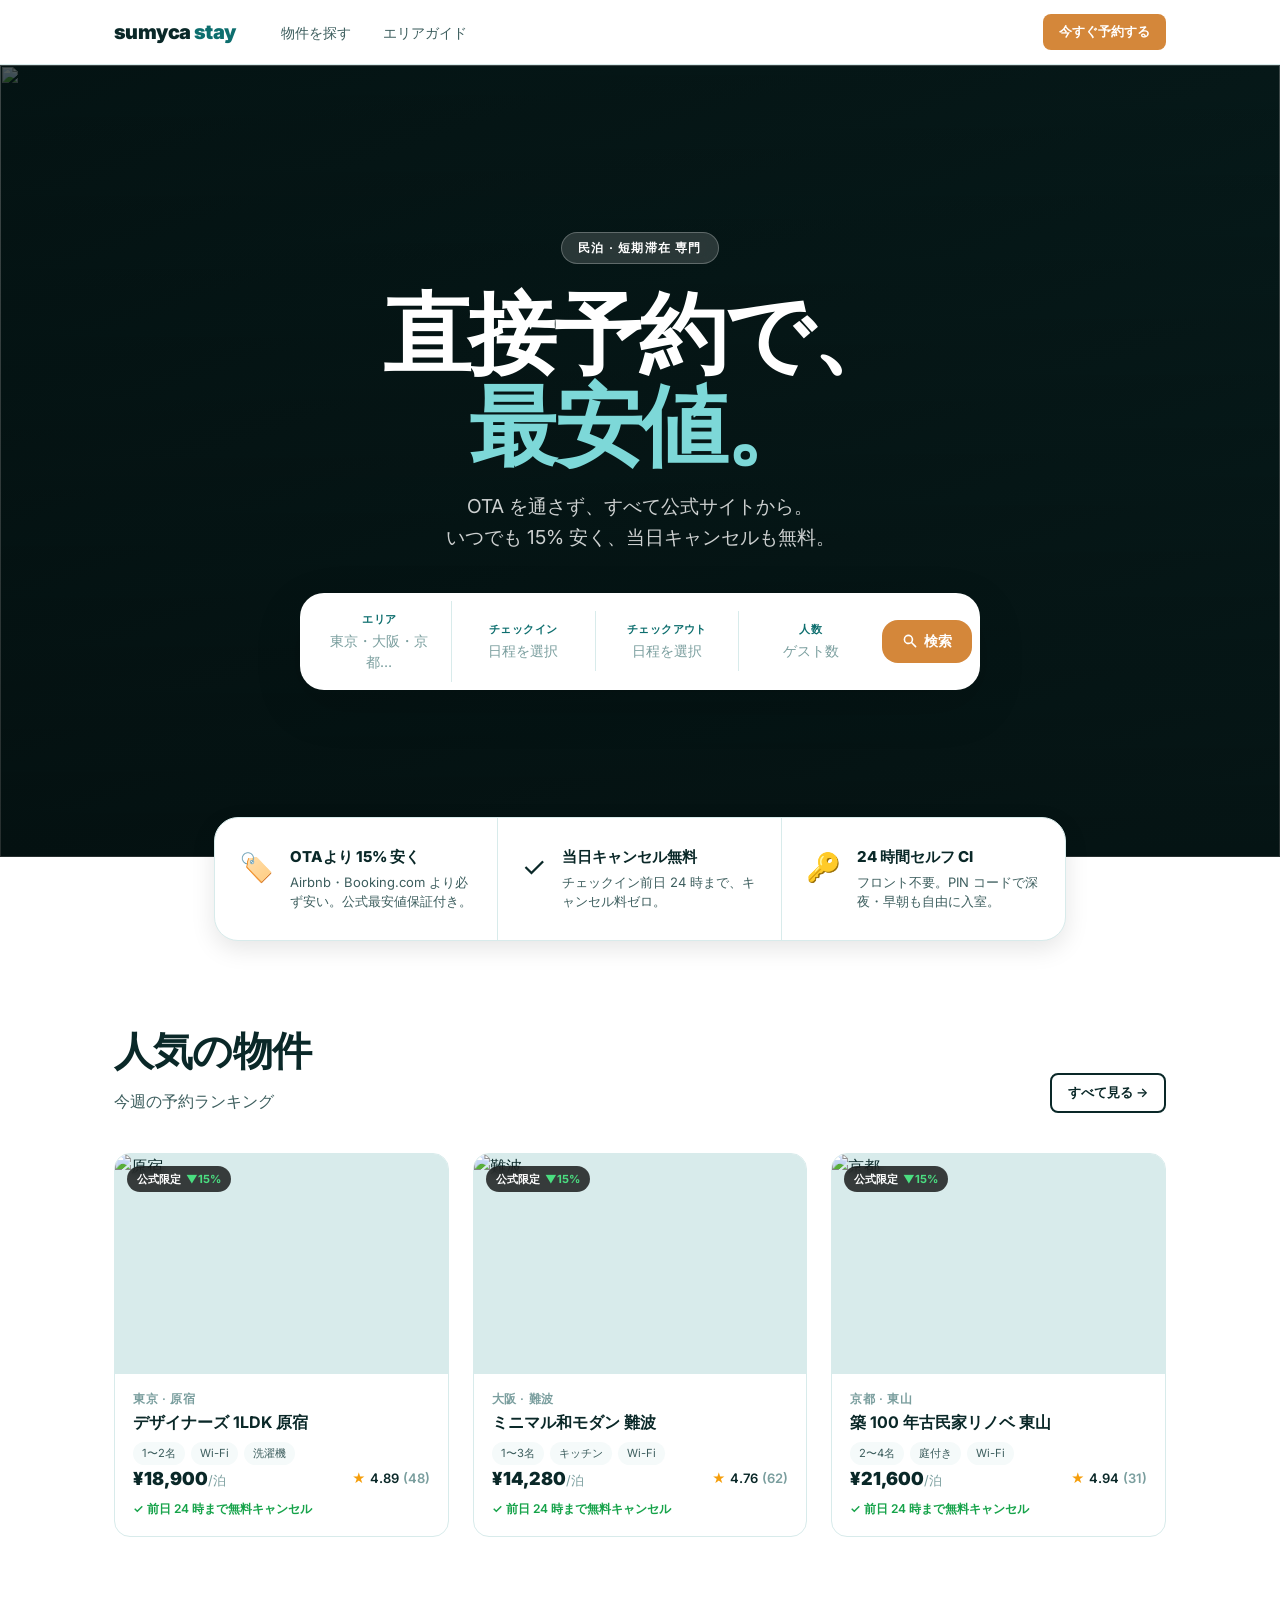
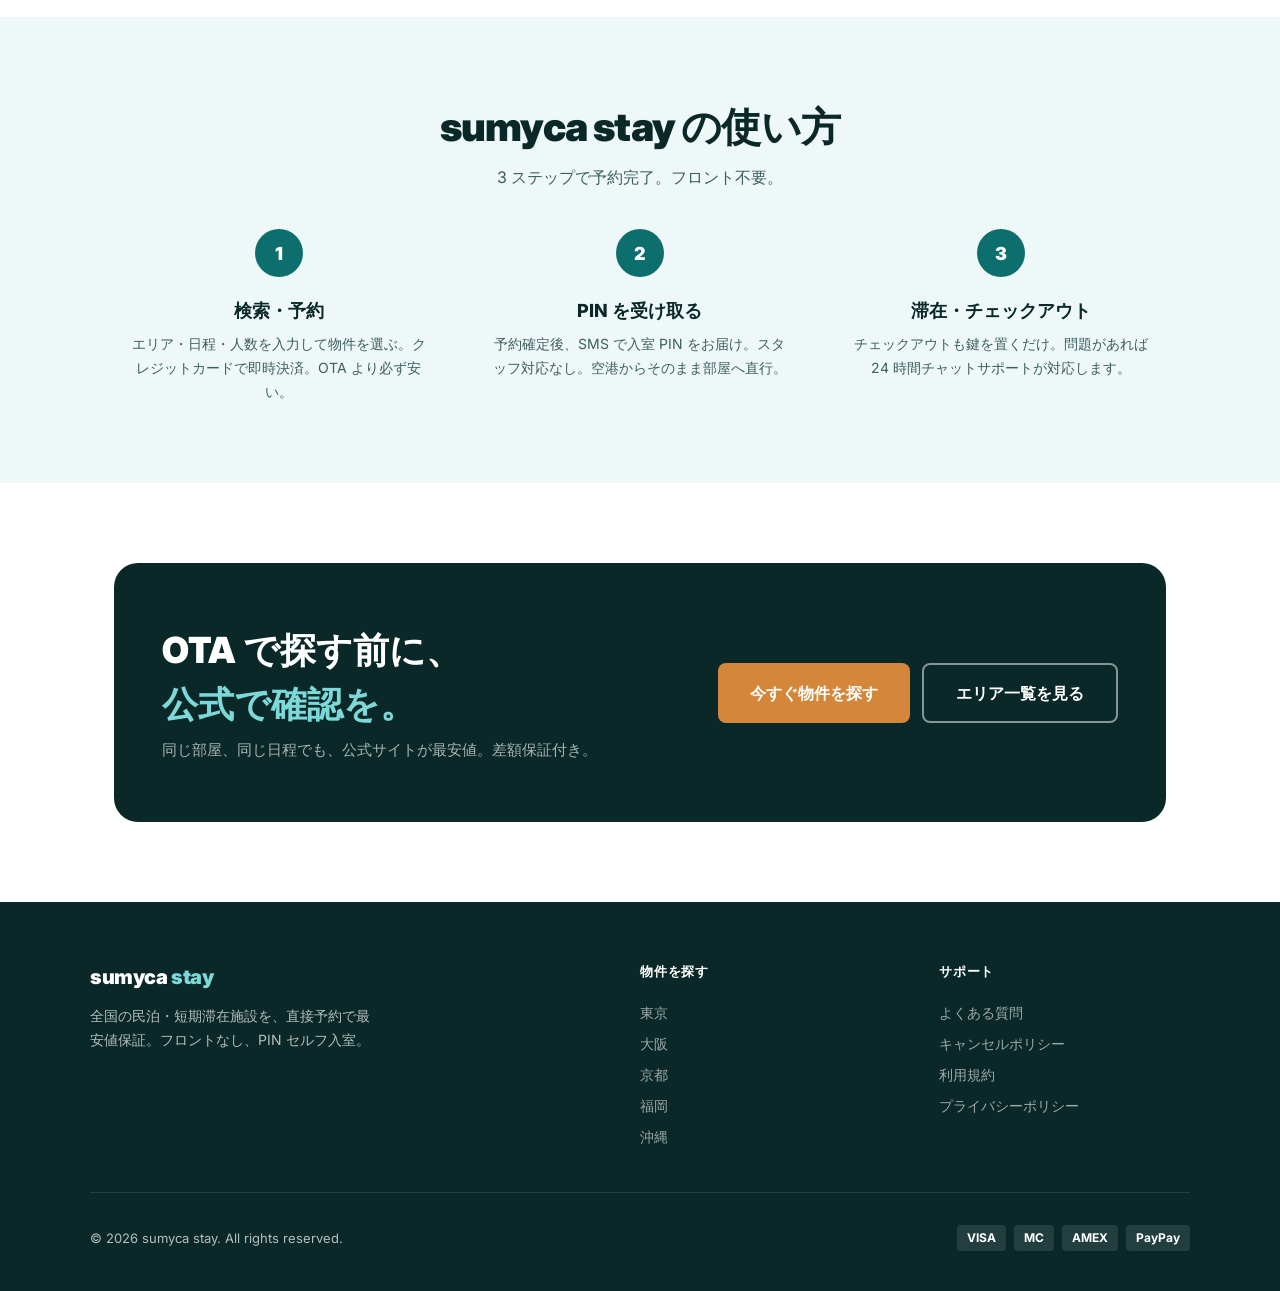
==== commit c879a10a: "Add area guide page and update nav to include エリアガイド Co-Authored-By: Claude Sonnet 4.6 <noreply@anth" ====
--- a/index.html
+++ b/index.html
@@ -226,7 +226,8 @@
     <div class="header__inner">
       <a href="index.html" class="header__logo">sumyca <span>stay</span></a>
       <nav class="header__nav">
-        <a href="search.html" class="active">物件を探す</a>
+        <a href="search.html">物件を探す</a>
+        <a href="area.html">エリアガイド</a>
       </nav>
       <div class="header__actions">
         <a href="search.html" class="btn btn--accent btn--sm">今すぐ予約する</a>
@@ -242,6 +243,7 @@
     <div class="mobile-menu__logo">sumyca <span>stay</span></div>
     <nav class="mobile-menu__nav">
       <a href="search.html">物件を探す</a>
+      <a href="area.html">エリアガイド</a>
     </nav>
     <div class="mobile-menu__actions">
       <a href="search.html" class="btn btn--accent btn--lg btn--block">今すぐ予約する</a>
--- a/css/style.css
+++ b/css/style.css
@@ -47,7 +47,7 @@
 
 body {
   font-family: var(--font);
-  color: var(--black);
+  color: var(--dark);
   background: var(--white);
   line-height: 1.5;
   -webkit-font-smoothing: antialiased;
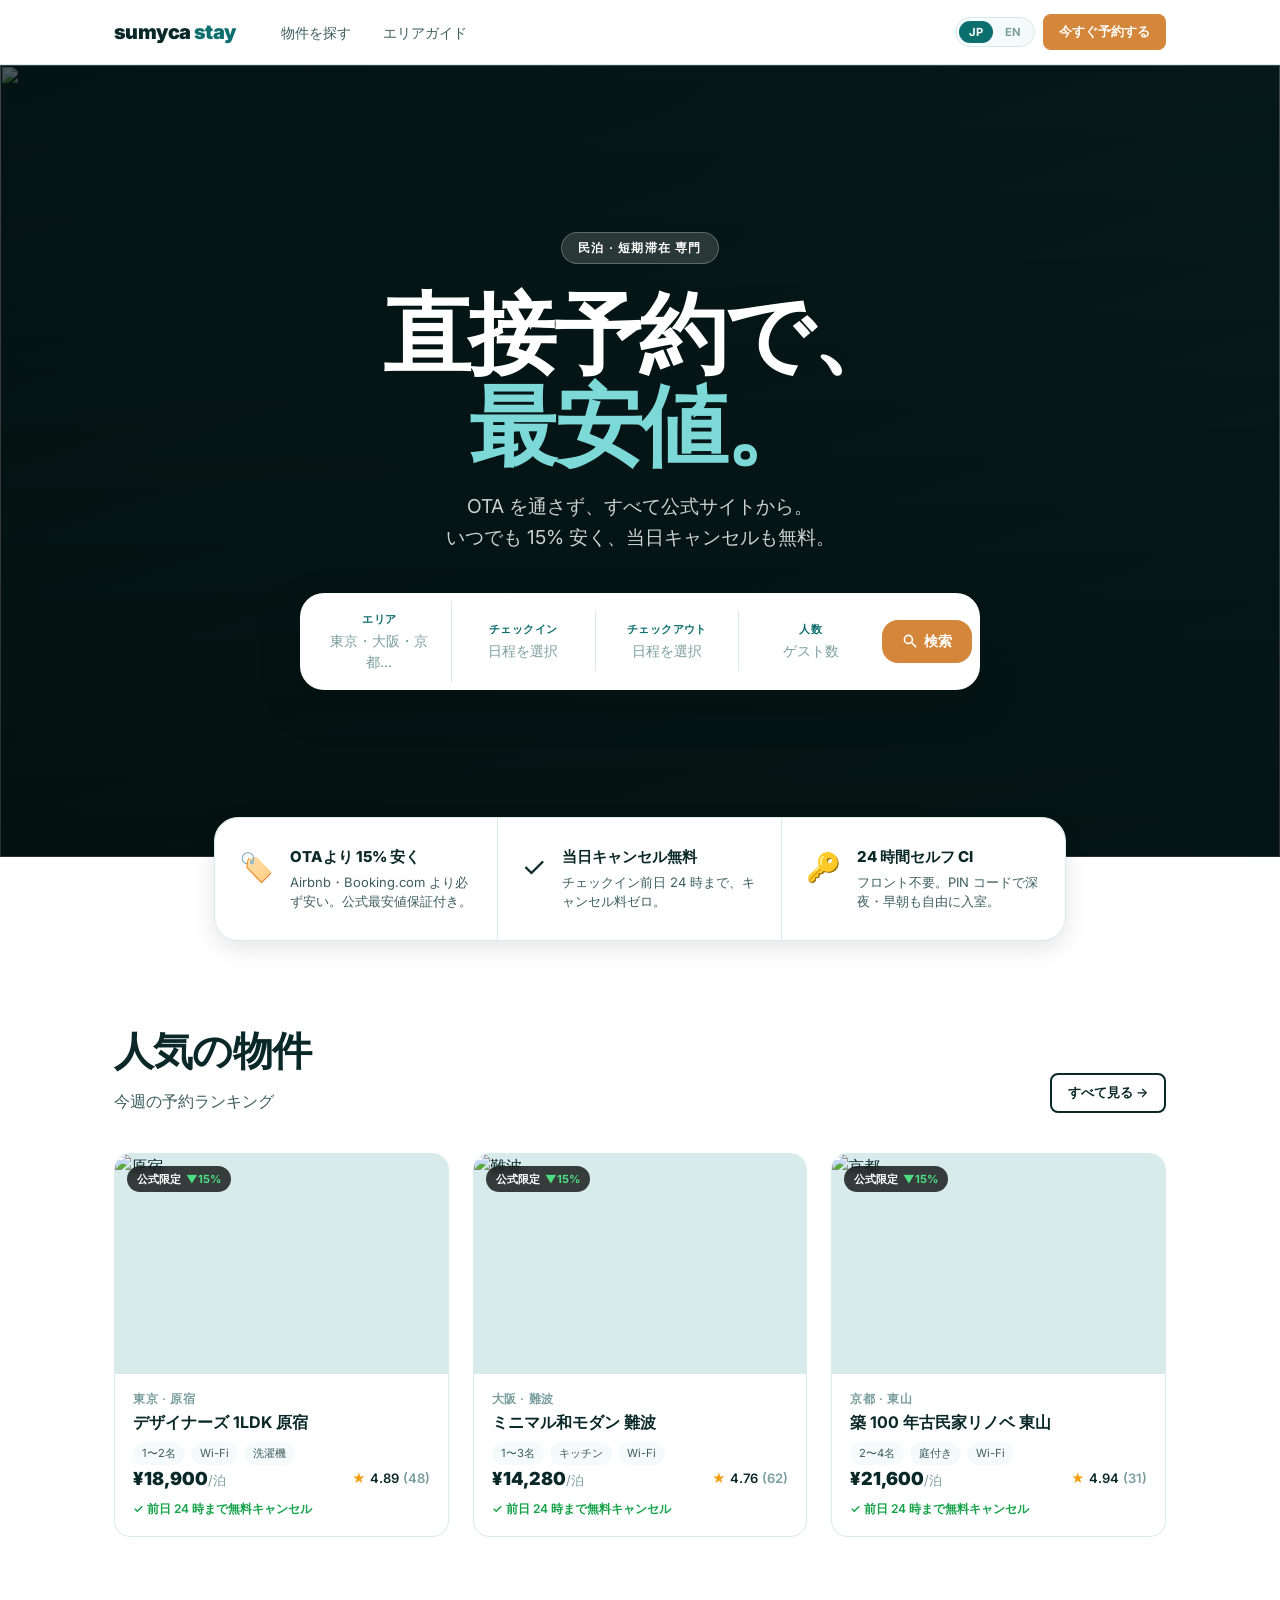
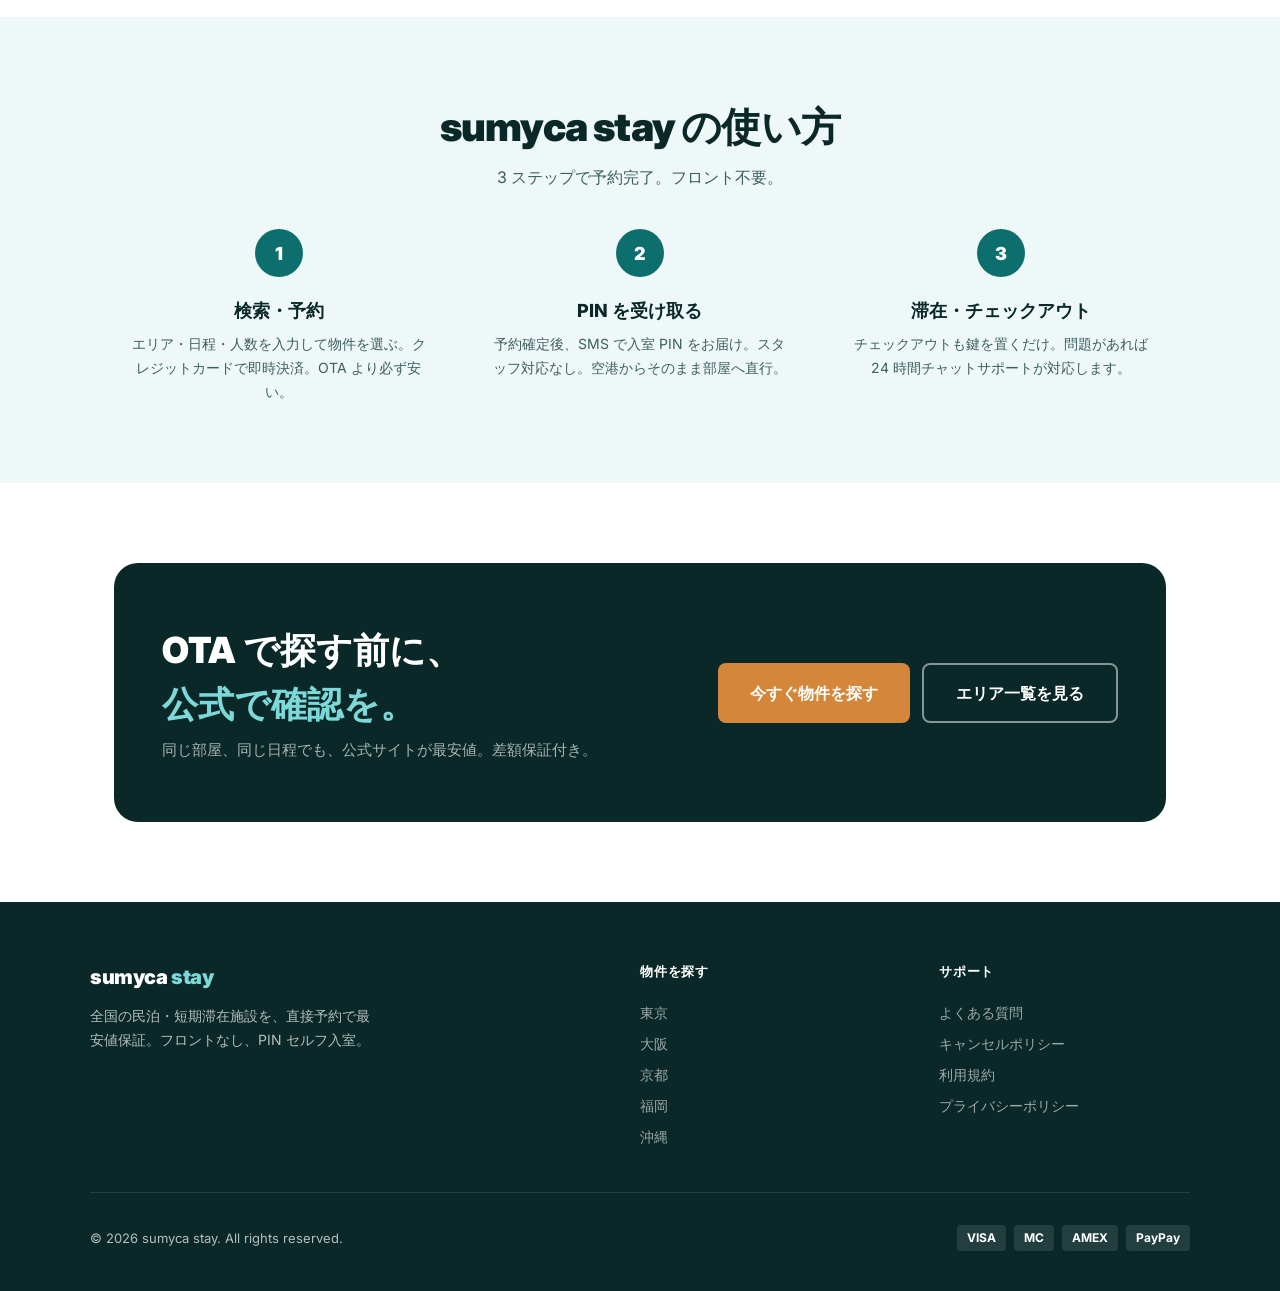
==== commit b00bfb7c: "Add mobile UX: lang toggle, sticky CTA/booking bar, filter drawer - JP/EN language toggle in header " ====
--- a/index.html
+++ b/index.html
@@ -230,6 +230,10 @@
         <a href="area.html">エリアガイド</a>
       </nav>
       <div class="header__actions">
+        <div class="lang-toggle">
+          <button class="lang-btn active" onclick="setLang('ja',this)">JP</button>
+          <button class="lang-btn" onclick="setLang('en',this)">EN</button>
+        </div>
         <a href="search.html" class="btn btn--accent btn--sm">今すぐ予約する</a>
         <button class="hamburger" onclick="document.getElementById('mm').classList.add('open')" aria-label="メニュー">
           <span></span><span></span><span></span>
@@ -248,6 +252,15 @@
     <div class="mobile-menu__actions">
       <a href="search.html" class="btn btn--accent btn--lg btn--block">今すぐ予約する</a>
     </div>
+  </div>
+
+  <!-- Mobile sticky bottom CTA (appears after hero scrolls off) -->
+  <div class="mobile-cta-bar" id="mobileCta" role="complementary" aria-label="予約バー">
+    <div class="mobile-cta-bar__price">
+      <div class="mobile-cta-bar__from">最安値から</div>
+      <div class="mobile-cta-bar__num">¥14,280<span style="font-size:0.8rem;font-weight:400;color:var(--gray-3)">/泊</span></div>
+    </div>
+    <a href="search.html" class="btn btn--accent btn--md" style="flex-shrink:0;">今すぐ予約する</a>
   </div>
 
   <main id="main-content">
@@ -476,5 +489,28 @@
     </div>
   </footer>
 
+  <script>
+    // Mobile CTA bar: show when hero scrolls out
+    (function(){
+      var bar = document.getElementById('mobileCta');
+      var hero = document.querySelector('.hero');
+      function check(){
+        if(!hero||!bar) return;
+        var rect = hero.getBoundingClientRect();
+        if(rect.bottom < 60) { bar.classList.add('visible'); }
+        else { bar.classList.remove('visible'); }
+      }
+      window.addEventListener('scroll', check, {passive:true});
+      check();
+    })();
+
+    // Language toggle
+    function setLang(lang, btn) {
+      document.querySelectorAll('.lang-btn').forEach(function(b){ b.classList.remove('active'); });
+      btn.classList.add('active');
+      document.documentElement.lang = lang;
+      // TODO: swap visible text nodes when i18n strings are wired up
+    }
+  </script>
 </body>
 </html>
--- a/css/style.css
+++ b/css/style.css
@@ -629,3 +629,165 @@
   border: 1px solid var(--gray-2);
 }
 .booking-widget__ota strong { font-weight: 800; }
+
+/* ============================================================
+   MOBILE UX — April 2026
+   Analytics: Mobile 51% / Tablet 17% / Desktop 33%
+   ============================================================ */
+
+/* ---- Language toggle ---- */
+.lang-toggle {
+  display: flex;
+  align-items: center;
+  gap: 2px;
+  background: var(--gray-1);
+  border-radius: 20px;
+  padding: 3px;
+  border: 1px solid var(--gray-2);
+}
+.lang-btn {
+  padding: 4px 10px;
+  font-size: 0.7rem;
+  font-weight: 700;
+  border-radius: 16px;
+  border: none;
+  background: transparent;
+  color: var(--gray-3);
+  cursor: pointer;
+  transition: background 0.15s, color 0.15s;
+  font-family: var(--font);
+}
+.lang-btn.active { background: var(--teal); color: var(--white); }
+
+/* ---- Mobile sticky bottom CTA (index hero) ---- */
+.mobile-cta-bar {
+  position: fixed;
+  bottom: 0; left: 0; right: 0;
+  background: var(--white);
+  border-top: 1px solid var(--gray-2);
+  padding: 12px 20px;
+  z-index: 90;
+  box-shadow: 0 -4px 20px rgba(0,0,0,0.1);
+  display: flex;
+  align-items: center;
+  gap: 12px;
+  transform: translateY(100%);
+  transition: transform 0.3s ease;
+}
+.mobile-cta-bar.visible { transform: translateY(0); }
+@media (min-width: 769px) { .mobile-cta-bar { display: none !important; } }
+.mobile-cta-bar__price { flex: 1; }
+.mobile-cta-bar__from { font-size: 0.7rem; color: var(--gray-3); font-weight: 600; text-transform: uppercase; letter-spacing: 0.04em; }
+.mobile-cta-bar__num { font-size: 1.125rem; font-weight: 900; }
+
+/* ---- Mobile sticky booking bar (property detail) ---- */
+.booking-sticky-bar {
+  display: none;
+  position: fixed;
+  bottom: 0; left: 0; right: 0;
+  background: var(--white);
+  border-top: 2px solid var(--gray-2);
+  padding: 12px 20px;
+  z-index: 90;
+  box-shadow: 0 -4px 20px rgba(0,0,0,0.12);
+  align-items: center;
+  justify-content: space-between;
+  gap: 16px;
+}
+@media (max-width: 900px) {
+  .booking-sticky-bar { display: flex; }
+  .has-booking-bar { padding-bottom: 76px; }
+}
+.booking-sticky-bar__left {}
+.booking-sticky-bar__price { font-size: 1.25rem; font-weight: 900; }
+.booking-sticky-bar__price span { font-size: 0.8125rem; font-weight: 400; color: var(--gray-3); }
+.booking-sticky-bar__save { font-size: 0.75rem; color: var(--green); font-weight: 700; }
+
+/* ---- Mobile filter FAB + drawer (search) ---- */
+.filter-fab {
+  display: none;
+  position: fixed;
+  bottom: 24px; left: 50%;
+  transform: translateX(-50%);
+  z-index: 80;
+  background: var(--dark);
+  color: var(--white);
+  border: none;
+  padding: 14px 28px;
+  border-radius: 30px;
+  font-weight: 700;
+  font-size: 0.875rem;
+  font-family: var(--font);
+  box-shadow: var(--shadow-lg);
+  cursor: pointer;
+  gap: 8px;
+  align-items: center;
+  white-space: nowrap;
+}
+@media (max-width: 900px) { .filter-fab { display: flex; } }
+
+.filter-drawer-overlay {
+  display: none;
+  position: fixed; inset: 0;
+  background: rgba(0,0,0,0.4);
+  z-index: 140;
+}
+.filter-drawer-overlay.open { display: block; }
+
+@media (max-width: 900px) {
+  .filters-panel {
+    position: fixed;
+    left: 0; right: 0; bottom: 0;
+    max-height: 88vh;
+    background: var(--white);
+    z-index: 150;
+    border-radius: var(--r-xl) var(--r-xl) 0 0;
+    display: flex;
+    flex-direction: column;
+    transform: translateY(100%);
+    transition: transform 0.35s cubic-bezier(0.4,0,0.2,1);
+    overflow: hidden;
+  }
+  .filters-panel.open { transform: translateY(0); }
+  .filter-drawer-handle {
+    width: 40px; height: 4px;
+    background: var(--gray-2);
+    border-radius: 4px;
+    margin: 12px auto 0;
+    flex-shrink: 0;
+  }
+  .filter-drawer-header {
+    display: flex;
+    align-items: center;
+    justify-content: space-between;
+    padding: 16px 24px 12px;
+    border-bottom: 1px solid var(--gray-2);
+    flex-shrink: 0;
+  }
+  .filter-drawer-header h3 { font-size: 1rem; font-weight: 800; }
+  .filter-drawer-header button {
+    background: var(--gray-1); border: none;
+    width: 32px; height: 32px; border-radius: 50%;
+    cursor: pointer; font-size: 0.875rem;
+  }
+  .filter-drawer-body {
+    flex: 1;
+    overflow-y: auto;
+    padding: 20px 24px;
+    -webkit-overflow-scrolling: touch;
+  }
+  .filter-drawer-footer {
+    padding: 14px 24px;
+    border-top: 1px solid var(--gray-2);
+    background: var(--white);
+    flex-shrink: 0;
+  }
+  .search-layout { grid-template-columns: 1fr; }
+}
+@media (min-width: 901px) {
+  .filter-drawer-handle,
+  .filter-drawer-header,
+  .filter-drawer-footer { display: none; }
+  .filter-drawer-body { padding: 0; }
+  .filter-drawer-overlay { display: none !important; }
+}
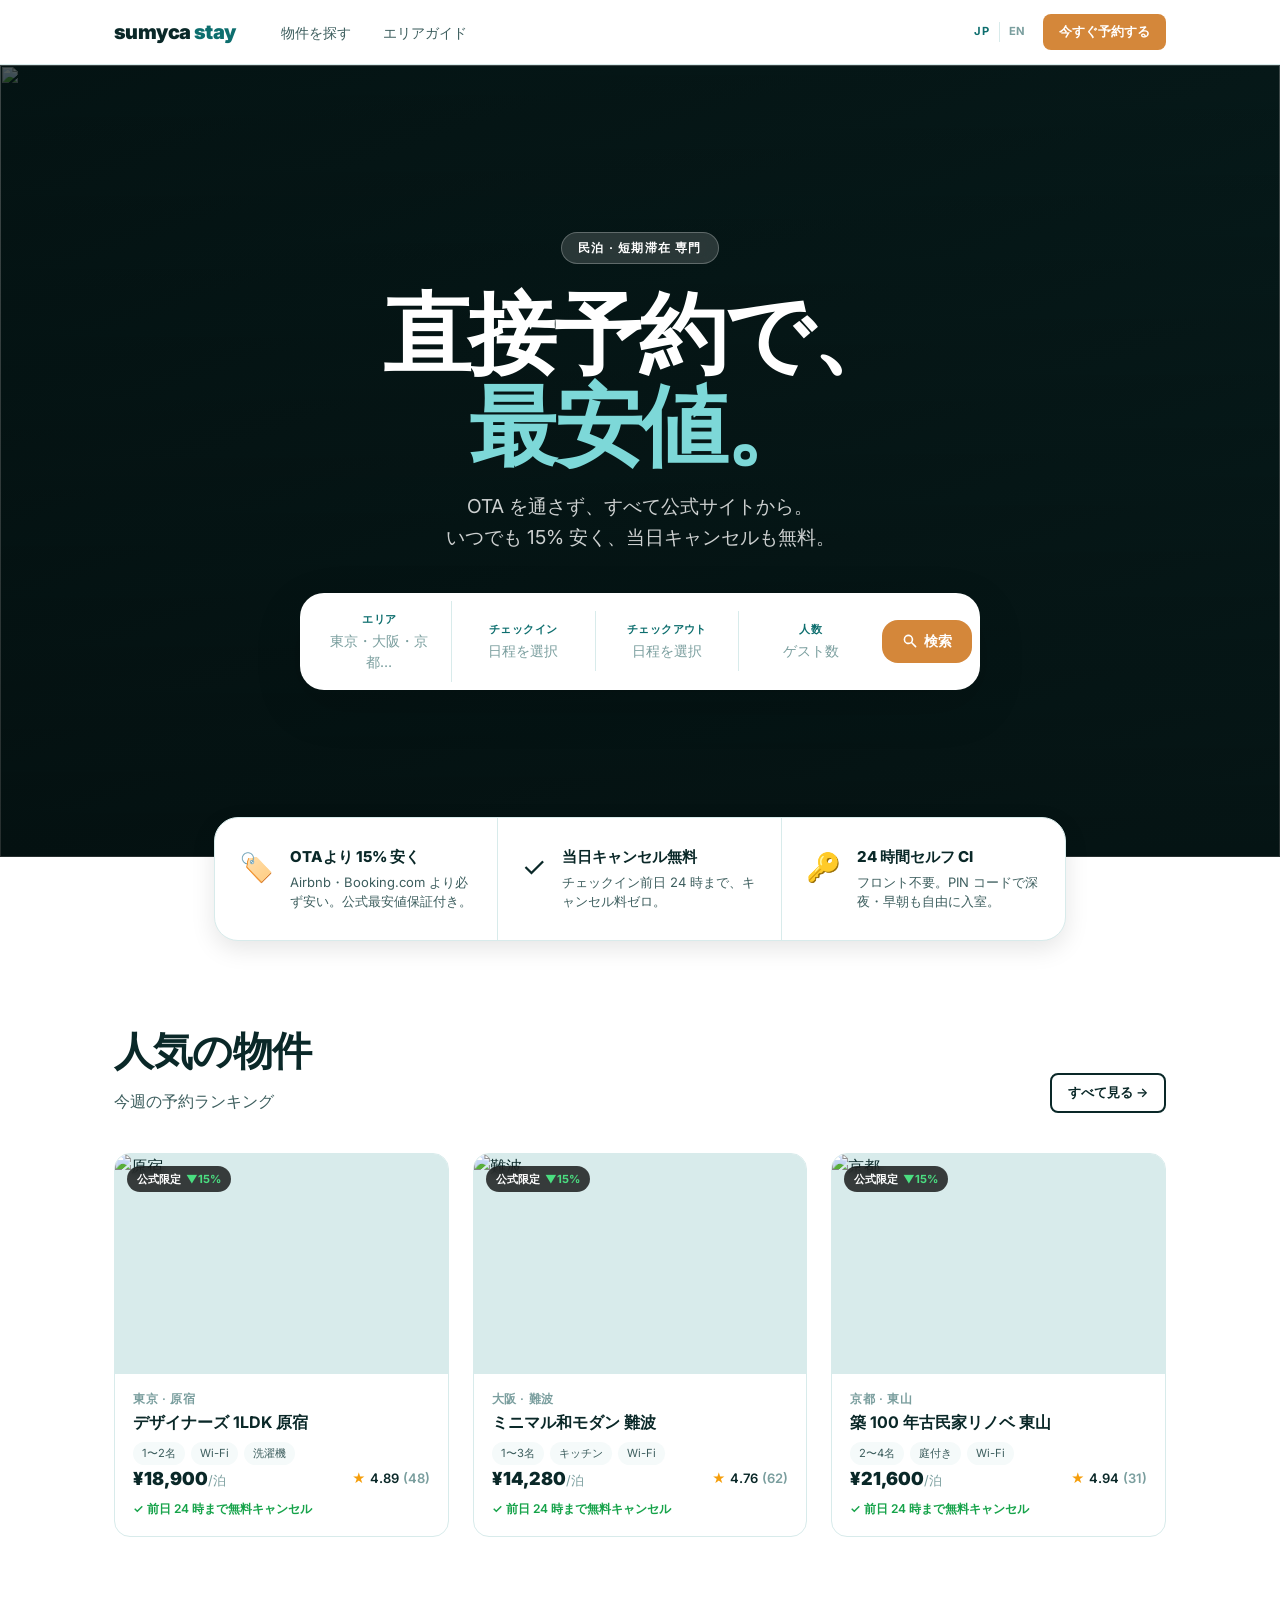
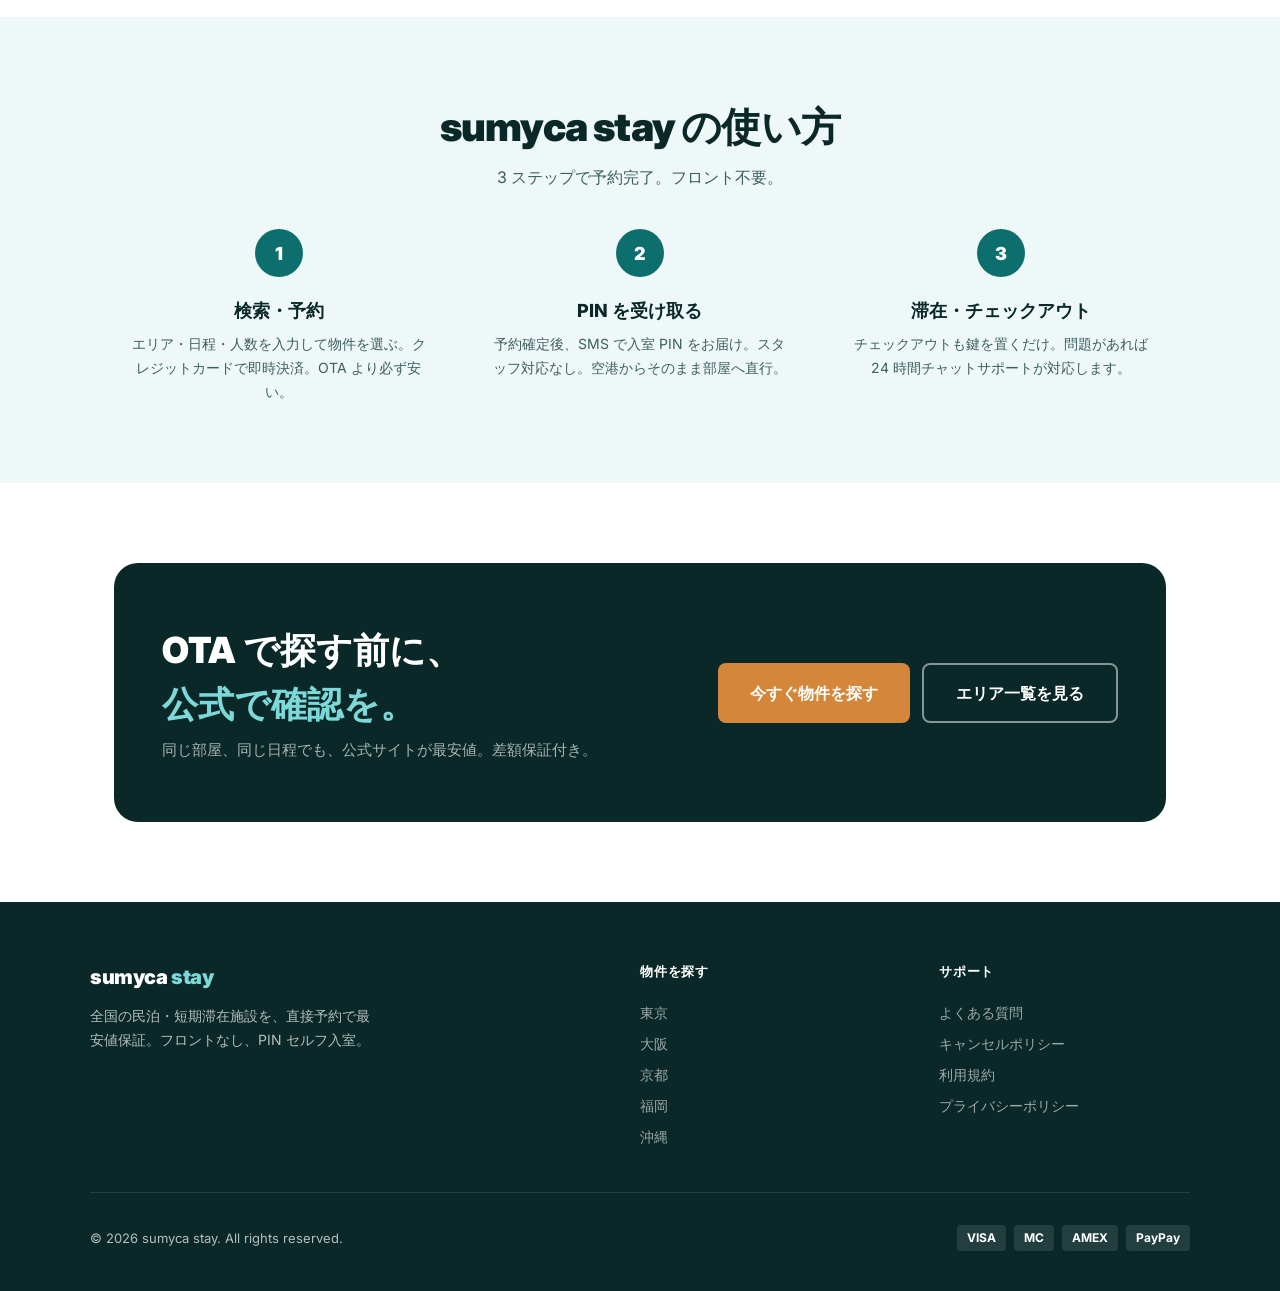
==== commit f2ad2940: "Fix lang toggle design, mobile header crowding, bottom layout - Lang toggle: replace pill with clean" ====
--- a/index.html
+++ b/index.html
@@ -245,6 +245,10 @@
   <div class="mobile-menu" id="mm">
     <button class="mobile-menu__close" onclick="document.getElementById('mm').classList.remove('open')">✕</button>
     <div class="mobile-menu__logo">sumyca <span>stay</span></div>
+    <div class="mobile-menu__lang">
+      <button class="lang-btn active" onclick="setLang('ja',this)">JP</button>
+      <button class="lang-btn" onclick="setLang('en',this)">EN</button>
+    </div>
     <nav class="mobile-menu__nav">
       <a href="search.html">物件を探す</a>
       <a href="area.html">エリアガイド</a>
@@ -497,8 +501,13 @@
       function check(){
         if(!hero||!bar) return;
         var rect = hero.getBoundingClientRect();
-        if(rect.bottom < 60) { bar.classList.add('visible'); }
-        else { bar.classList.remove('visible'); }
+        if(rect.bottom < 60) {
+          bar.classList.add('visible');
+          document.body.classList.add('cta-bar-active');
+        } else {
+          bar.classList.remove('visible');
+          document.body.classList.remove('cta-bar-active');
+        }
       }
       window.addEventListener('scroll', check, {passive:true});
       check();
--- a/css/style.css
+++ b/css/style.css
@@ -639,25 +639,47 @@
 .lang-toggle {
   display: flex;
   align-items: center;
-  gap: 2px;
-  background: var(--gray-1);
-  border-radius: 20px;
-  padding: 3px;
-  border: 1px solid var(--gray-2);
 }
 .lang-btn {
-  padding: 4px 10px;
+  padding: 4px 9px;
   font-size: 0.7rem;
   font-weight: 700;
-  border-radius: 16px;
   border: none;
   background: transparent;
   color: var(--gray-3);
   cursor: pointer;
-  transition: background 0.15s, color 0.15s;
   font-family: var(--font);
-}
-.lang-btn.active { background: var(--teal); color: var(--white); }
+  letter-spacing: 0.06em;
+  line-height: 1;
+  transition: color 0.15s;
+}
+.lang-btn:first-child { border-right: 1px solid var(--gray-2); }
+.lang-btn.active { color: var(--teal); }
+.lang-btn:hover:not(.active) { color: var(--dark); }
+/* ヘッダー内ではモバイルで非表示 → モバイルメニューに移動 */
+@media (max-width: 768px) { .header__actions .lang-toggle { display: none; } }
+
+/* モバイルメニュー内のlang-toggle */
+.mobile-menu__lang {
+  display: flex;
+  align-items: center;
+  gap: 4px;
+  padding: 16px 0;
+  border-bottom: 1px solid var(--gray-2);
+  margin-bottom: 4px;
+}
+.mobile-menu__lang .lang-btn {
+  font-size: 0.875rem;
+  padding: 8px 20px;
+  border-radius: var(--r-sm);
+  color: var(--gray-4);
+  letter-spacing: 0.05em;
+}
+.mobile-menu__lang .lang-btn.active {
+  background: var(--teal-bg);
+  color: var(--teal);
+}
+.mobile-menu__lang .lang-btn:first-child { border-right: none; }
 
 /* ---- Mobile sticky bottom CTA (index hero) ---- */
 .mobile-cta-bar {
@@ -697,6 +719,14 @@
 @media (max-width: 900px) {
   .booking-sticky-bar { display: flex; }
   .has-booking-bar { padding-bottom: 76px; }
+}
+/* index: モバイルCTAバーが出たときのフッター押し下げ */
+@media (max-width: 768px) {
+  .cta-bar-active .footer { padding-bottom: 76px; }
+}
+/* search: フィルターFABがフッターを隠さないよう余白 */
+@media (max-width: 900px) {
+  .search-layout { padding-bottom: 80px; }
 }
 .booking-sticky-bar__left {}
 .booking-sticky-bar__price { font-size: 1.25rem; font-weight: 900; }
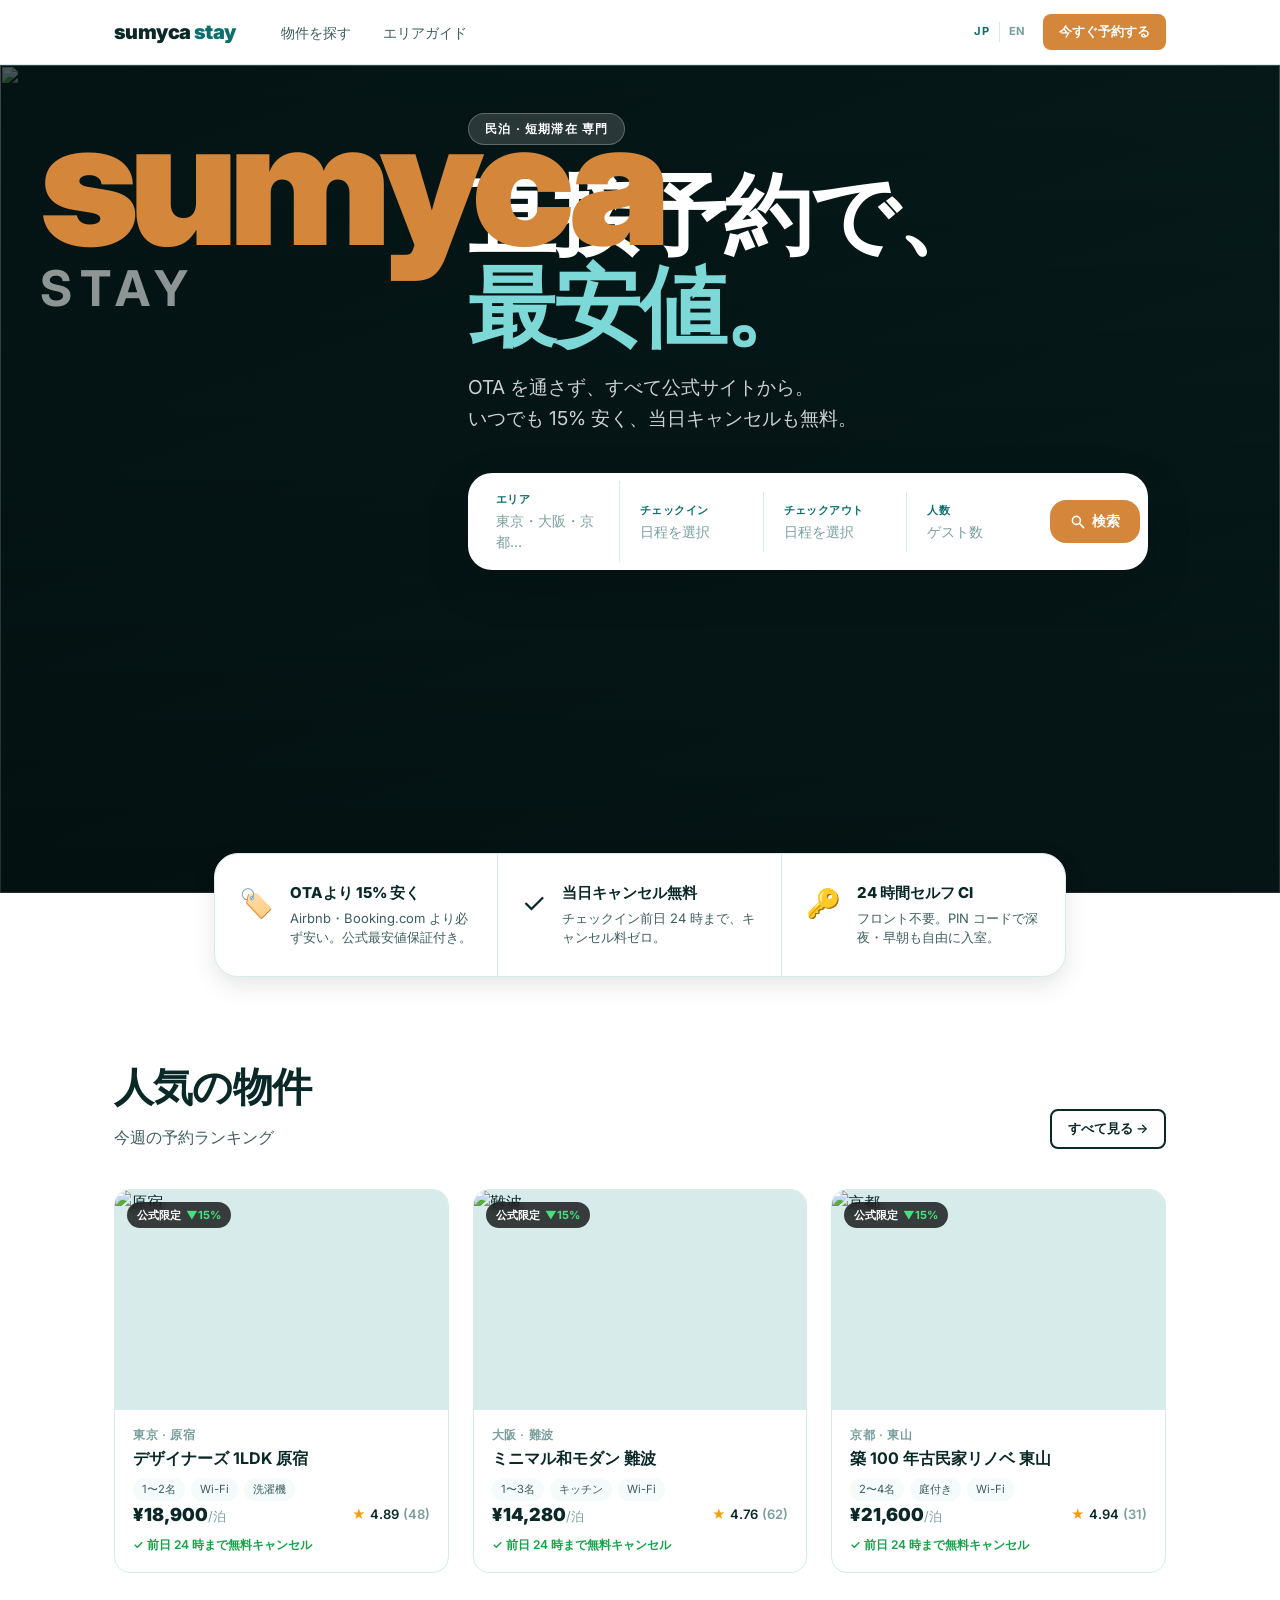
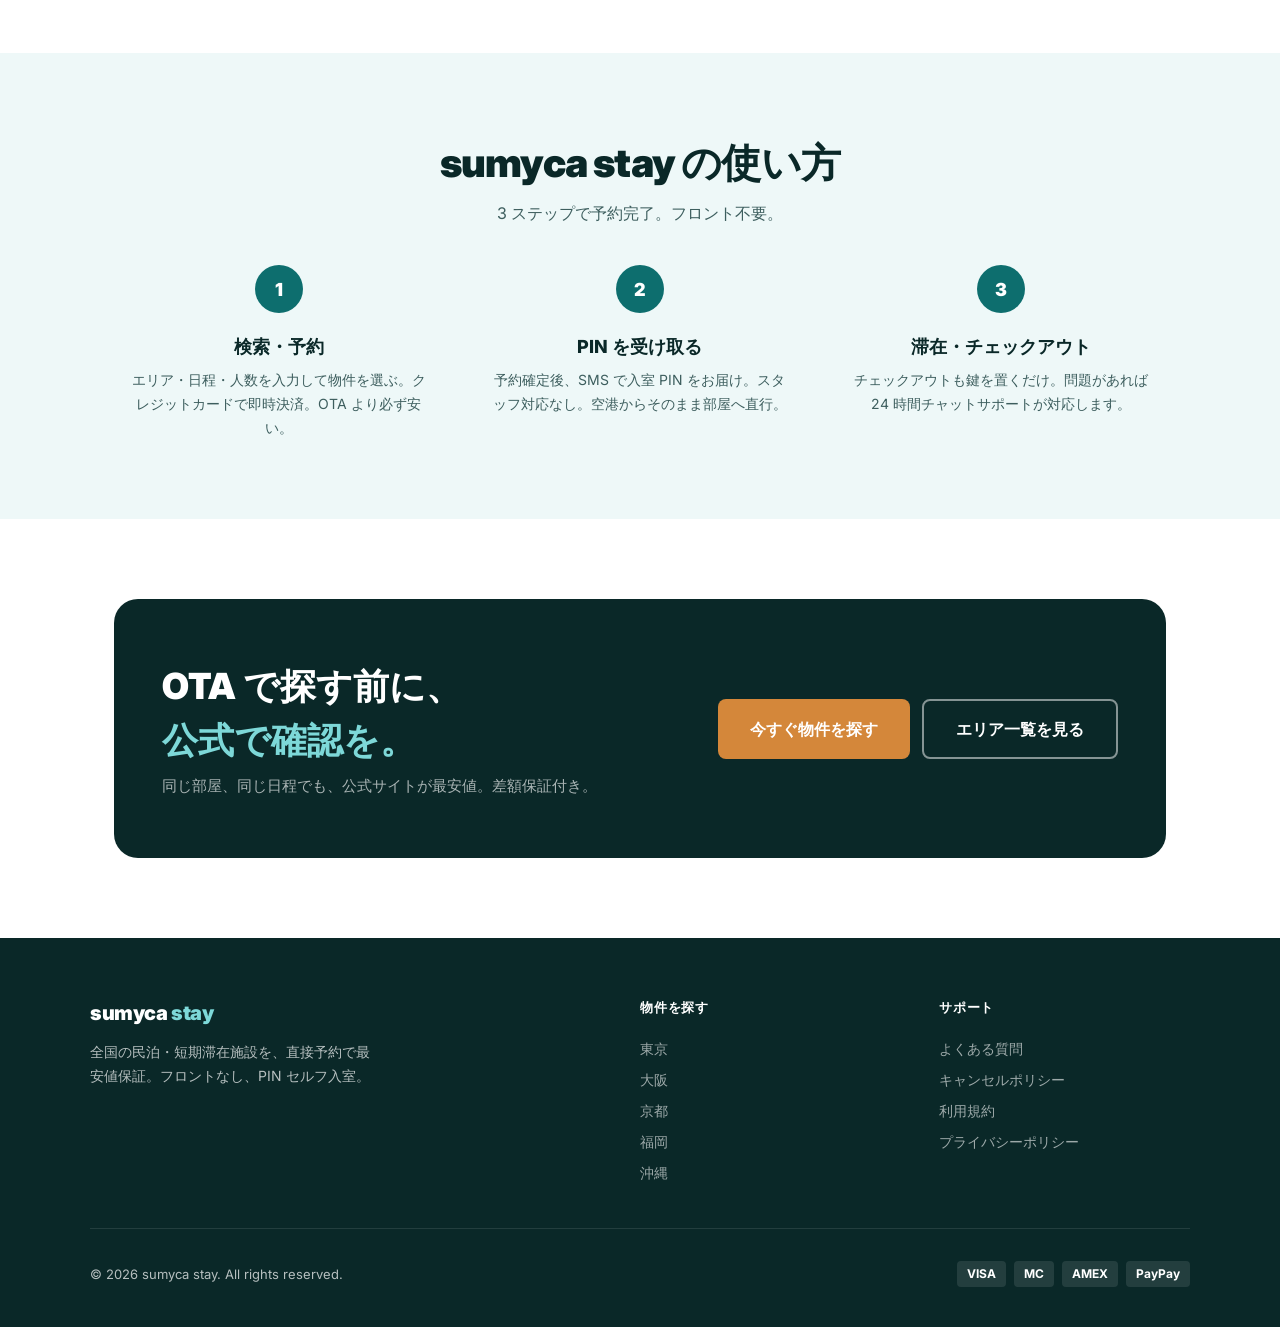
==== commit 0bf69a8f: "feat: トップページwordmark追加・物件詳細→建物ページ導線追加 - index.html: ヒーローに「sumyca stay」大型wordmark追加（フェーズ5同デザイン） - ind" ====
--- a/index.html
+++ b/index.html
@@ -276,6 +276,10 @@
       <img src="https://images.unsplash.com/photo-1522708323590-d24dbb6b0267?w=1800&h=1000&fit=crop" alt="">
     </div>
     <div class="hero__overlay"></div>
+
+    <!-- Large brand wordmark top-left (Numa-style) -->
+    <div class="hero-dark__wordmark">sumyca<span>stay</span></div>
+
     <div class="hero__content">
       <span class="hero__label">民泊 · 短期滞在 専門</span>
       <h1 class="hero__title">直接予約で、<br><em>最安値。</em></h1>
--- a/css/style.css
+++ b/css/style.css
@@ -198,11 +198,11 @@
 
 /* ---- Hero ---- */
 .hero {
-  min-height: 88vh;
+  min-height: 92vh;
   position: relative;
   display: flex;
-  align-items: center;
-  justify-content: center;
+  align-items: flex-start;
+  justify-content: flex-end;
   overflow: hidden;
 }
 .hero__bg {
@@ -219,12 +219,11 @@
 }
 .hero__content {
   position: relative; z-index: 2;
-  text-align: center;
+  text-align: left;
   color: var(--white);
-  padding: 40px 24px;
+  padding: 48px 48px 64px;
   width: 100%;
   max-width: 860px;
-  margin: 0 auto;
 }
 .hero__label {
   display: inline-block;
@@ -821,3 +820,22 @@
   .filter-drawer-body { padding: 0; }
   .filter-drawer-overlay { display: none !important; }
 }
+
+/* ---- Hero Wordmark (フェーズ5 デザイン適用) ---- */
+.hero-dark__wordmark {
+  position: absolute;
+  top: 28px; left: 40px; z-index: 3;
+  font-size: clamp(4.5rem, 14vw, 11rem);
+  font-weight: 900; letter-spacing: -0.05em; line-height: 1;
+  color: var(--amber); pointer-events: none; user-select: none;
+}
+.hero-dark__wordmark span {
+  display: block; font-size: 0.28em; font-weight: 700;
+  letter-spacing: 0.18em; text-transform: uppercase;
+  color: rgba(255,255,255,0.55); margin-top: -0.1em;
+}
+@media (max-width: 768px) {
+  .hero-dark__wordmark { font-size: clamp(3rem, 16vw, 6rem); top: 16px; left: 16px; }
+}
+
+.hero .search-bar { margin: 0; }
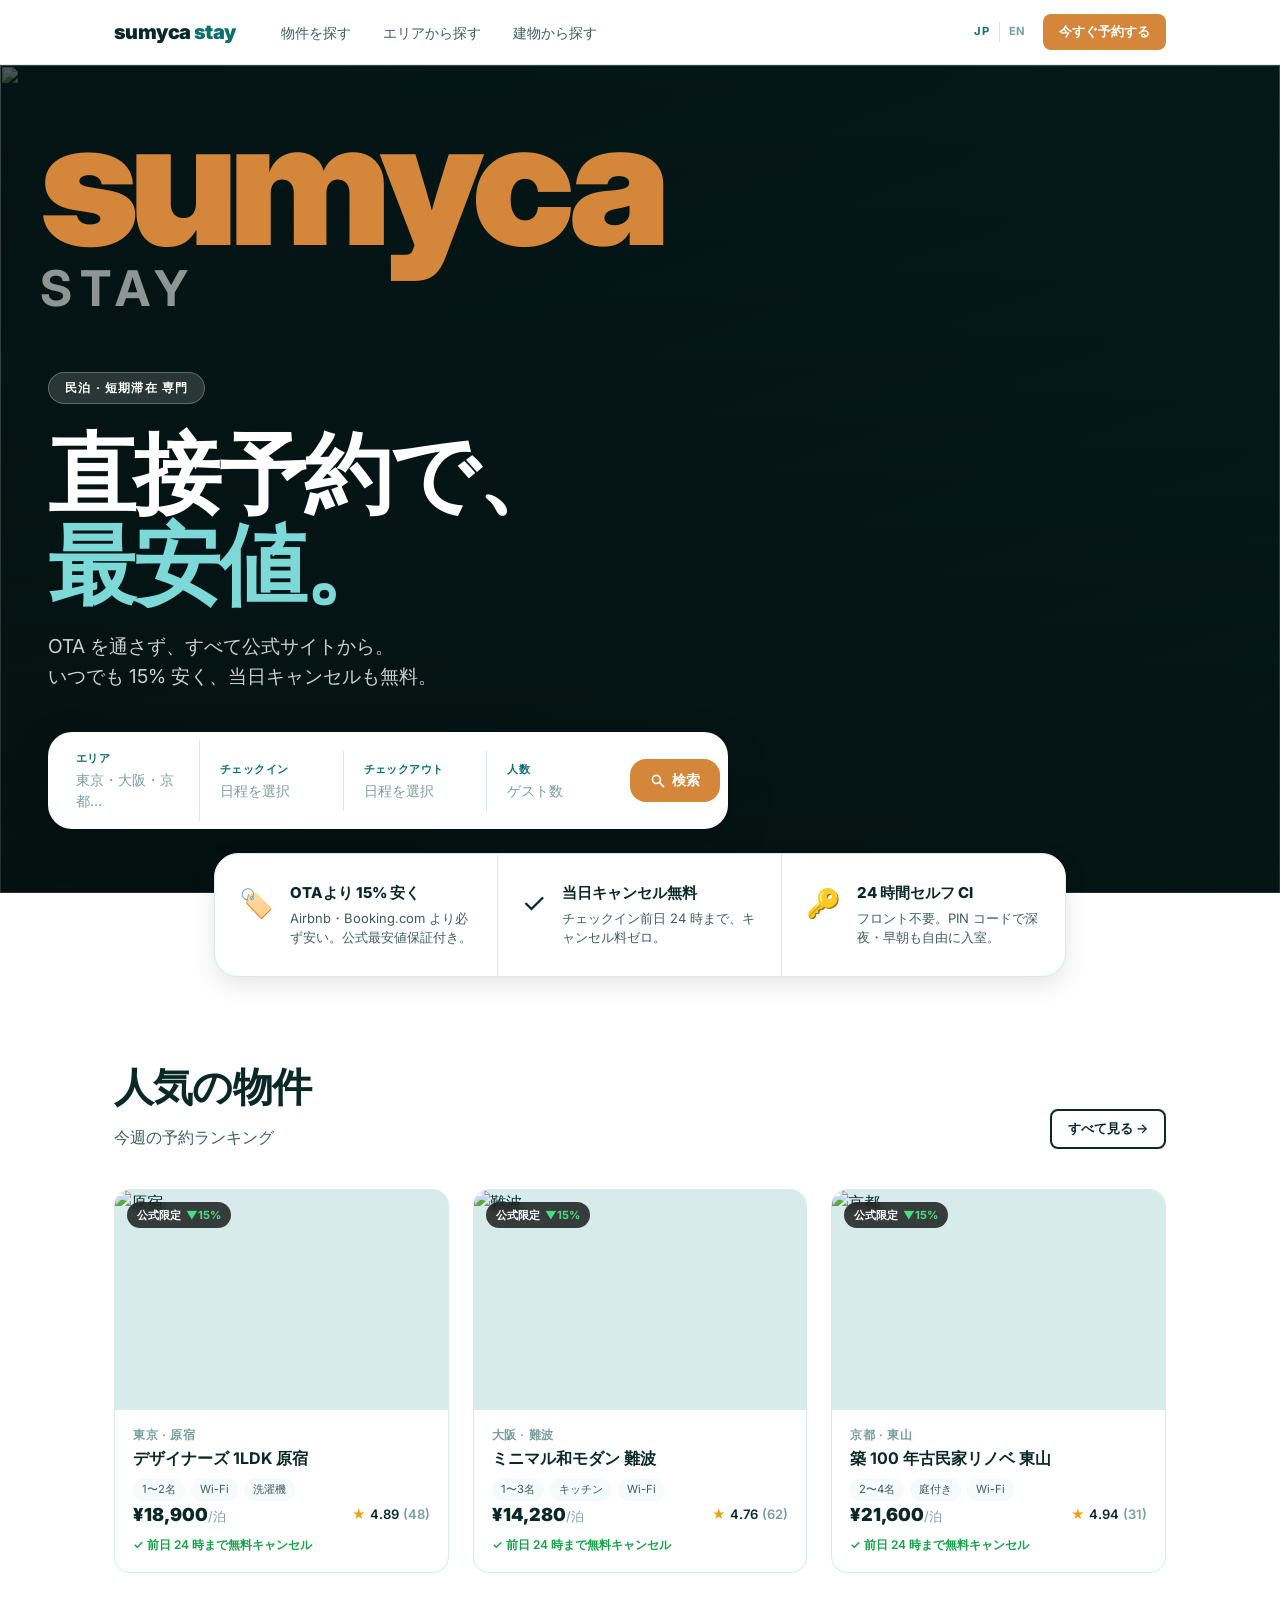
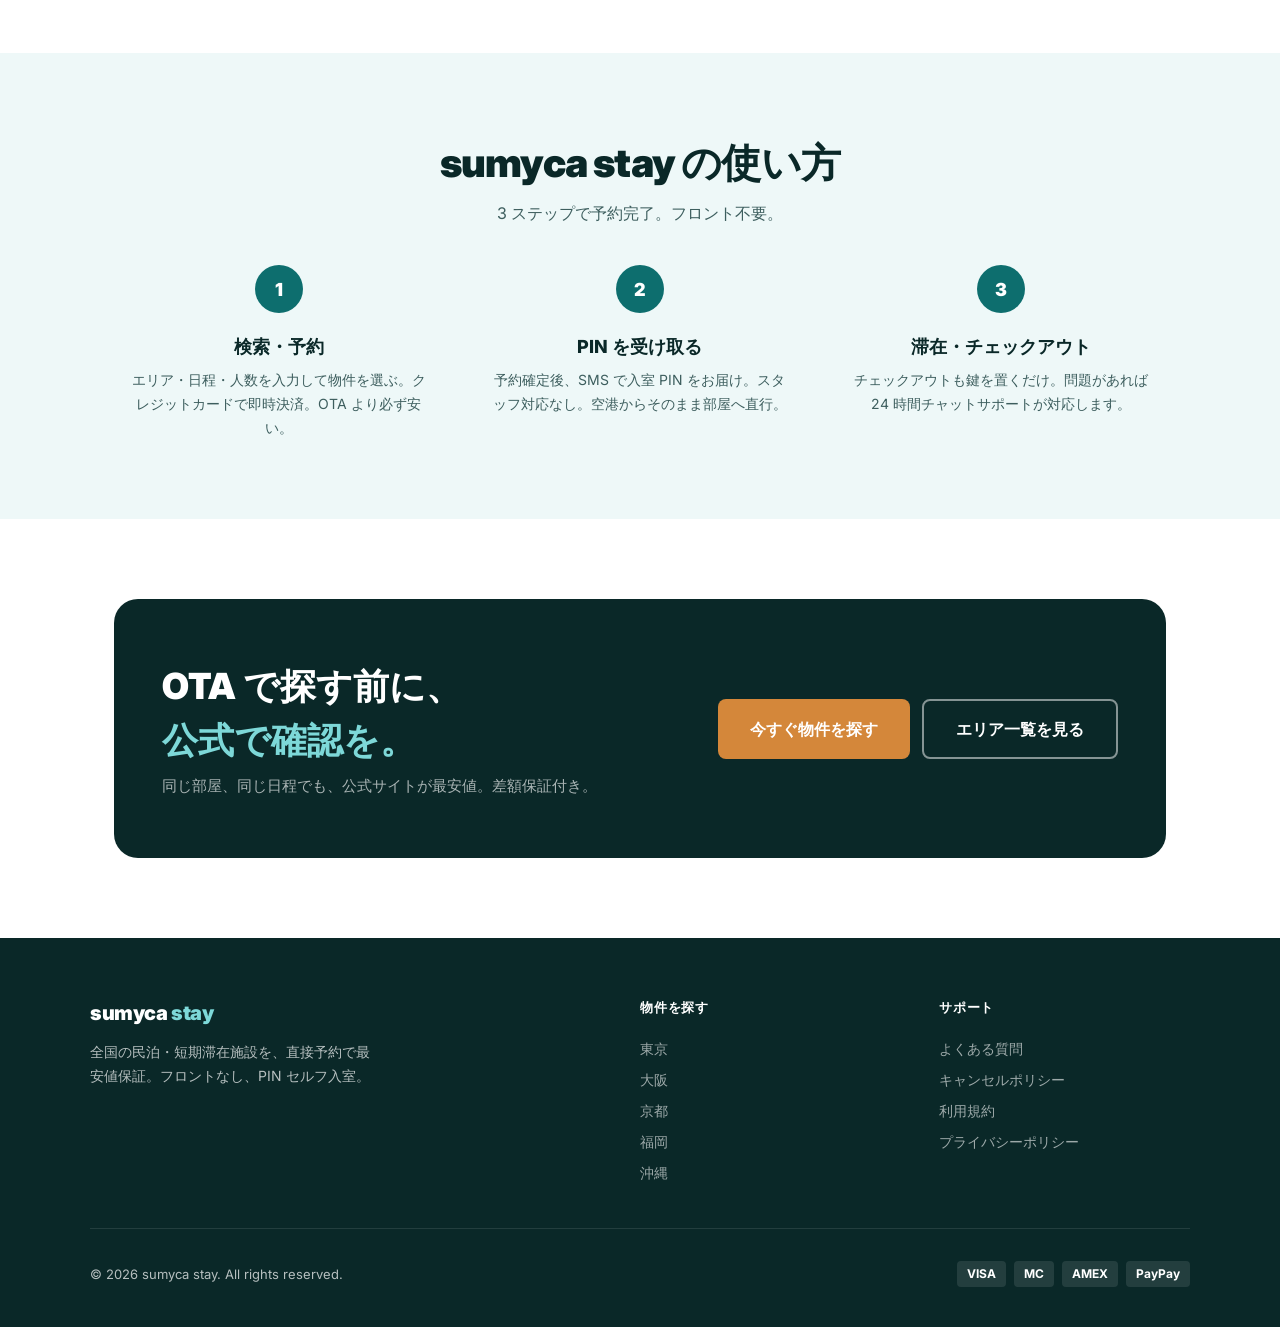
==== commit 02601d96: "fix: heroにflex-direction:column追加・navに建物から探すリンク追加 - css/style.css: .heroにflex-direction:columnを追加（wo" ====
--- a/index.html
+++ b/index.html
@@ -227,7 +227,8 @@
       <a href="index.html" class="header__logo">sumyca <span>stay</span></a>
       <nav class="header__nav">
         <a href="search.html">物件を探す</a>
-        <a href="area.html">エリアガイド</a>
+        <a href="area.html">エリアから探す</a>
+        <a href="building.html">建物から探す</a>
       </nav>
       <div class="header__actions">
         <div class="lang-toggle">
@@ -251,7 +252,8 @@
     </div>
     <nav class="mobile-menu__nav">
       <a href="search.html">物件を探す</a>
-      <a href="area.html">エリアガイド</a>
+      <a href="area.html">エリアから探す</a>
+      <a href="building.html">建物から探す</a>
     </nav>
     <div class="mobile-menu__actions">
       <a href="search.html" class="btn btn--accent btn--lg btn--block">今すぐ予約する</a>
--- a/css/style.css
+++ b/css/style.css
@@ -201,6 +201,7 @@
   min-height: 92vh;
   position: relative;
   display: flex;
+  flex-direction: column;
   align-items: flex-start;
   justify-content: flex-end;
   overflow: hidden;
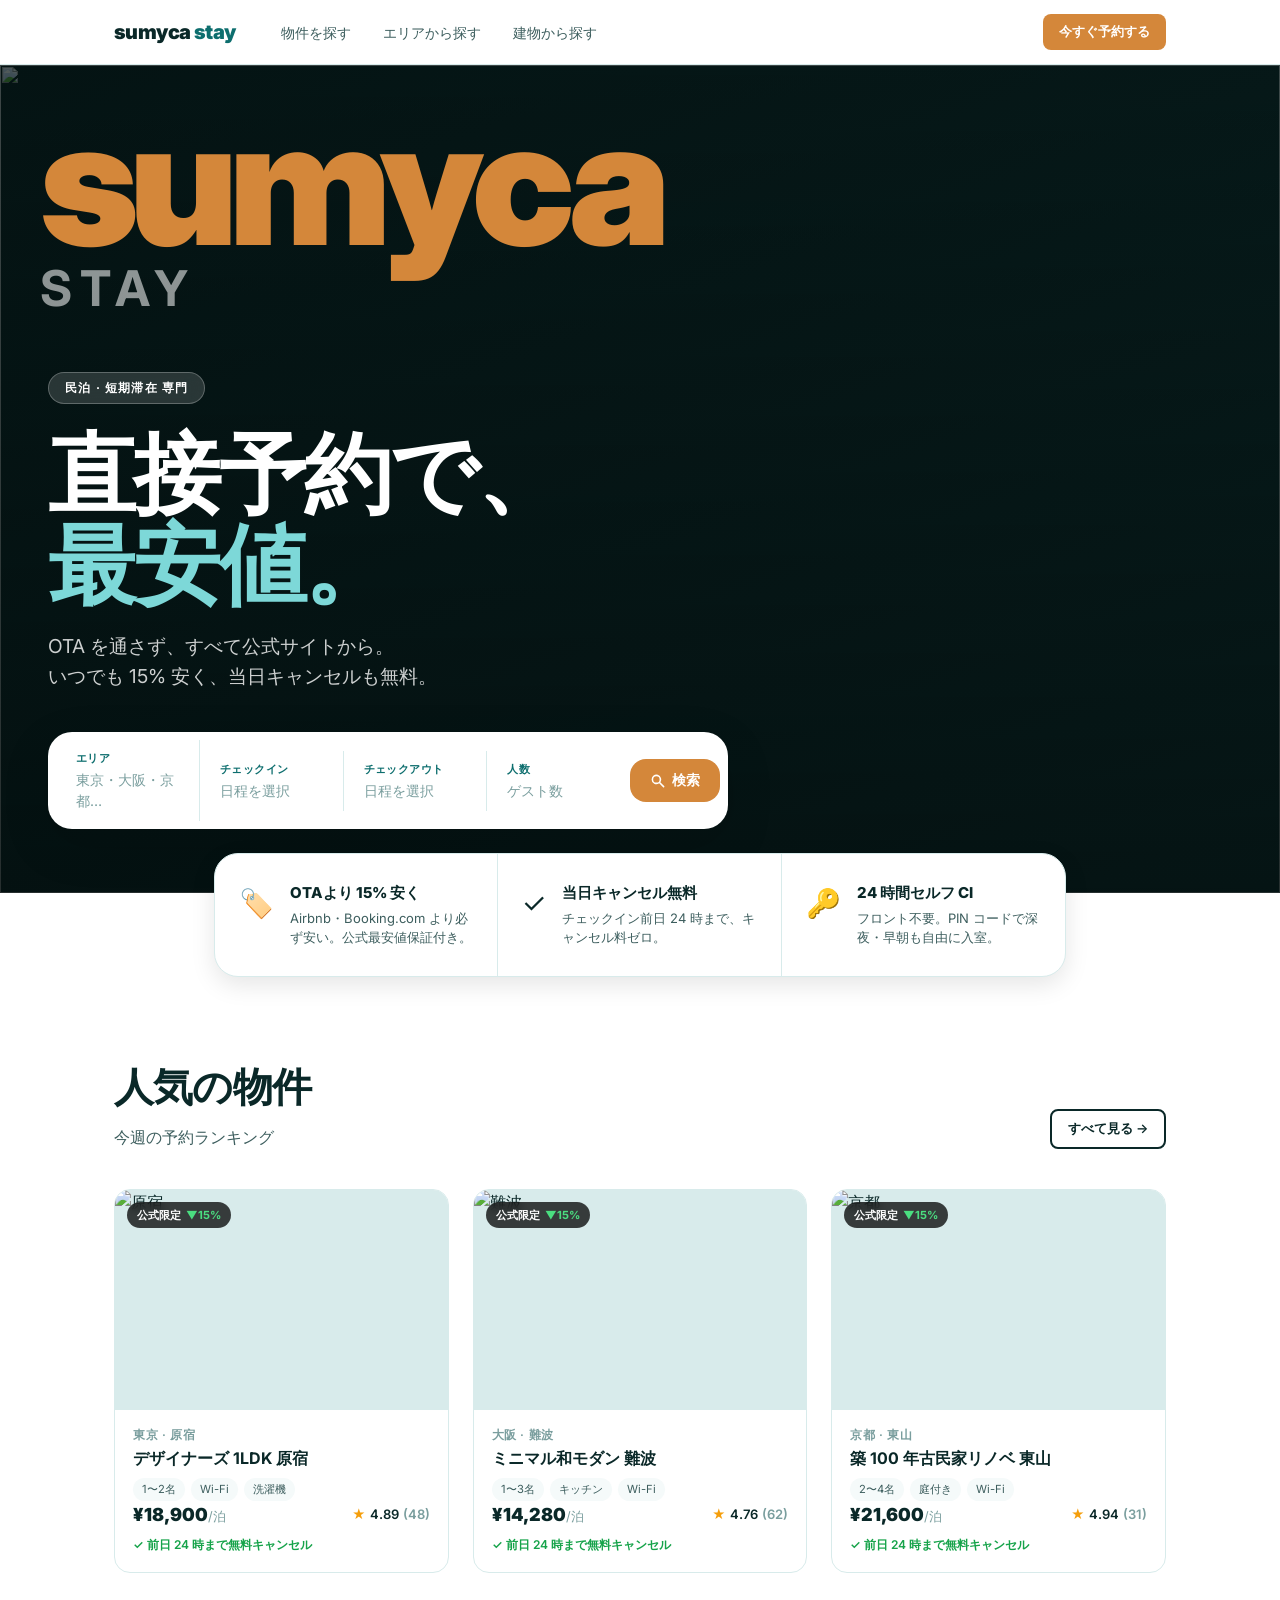
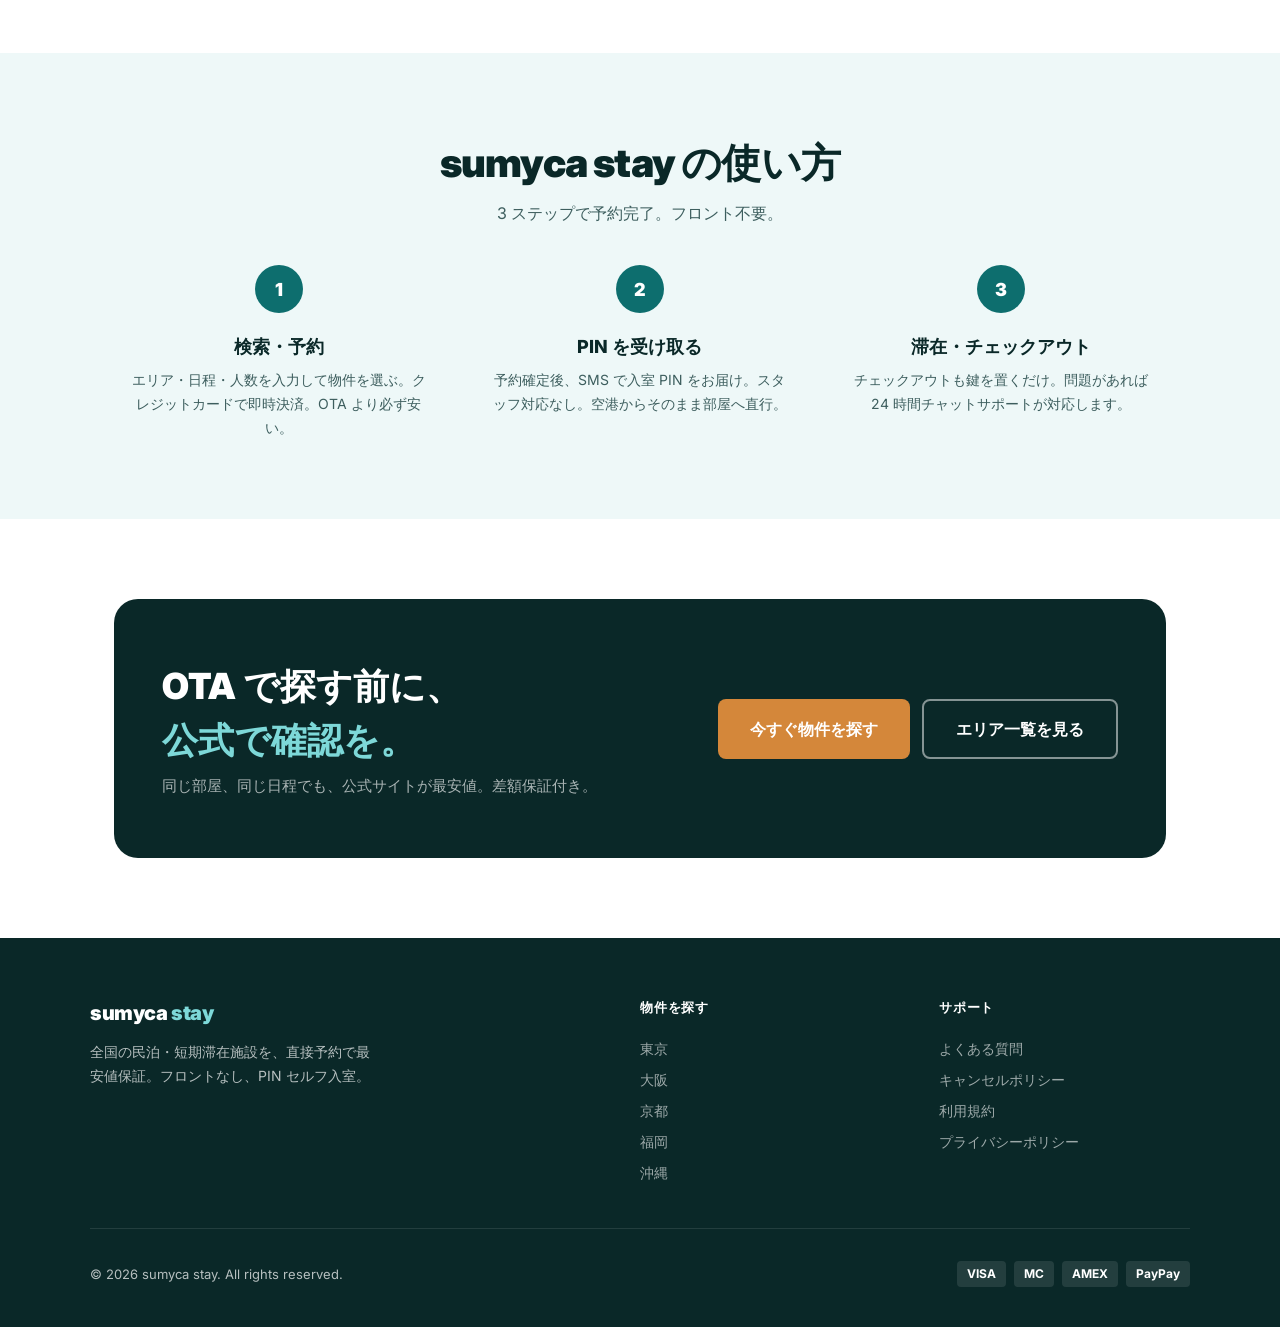
==== commit 00f16295: "feat: JP/EN言語切替ボタンを全ページから削除 多言語対応はフェーズ2で/en/サブディレクトリ方式として実装予定。 現時点のJSトグルはSEO効果がないため全プロトタイプから除去。  Co-" ====
--- a/index.html
+++ b/index.html
@@ -230,12 +230,7 @@
         <a href="area.html">エリアから探す</a>
         <a href="building.html">建物から探す</a>
       </nav>
-      <div class="header__actions">
-        <div class="lang-toggle">
-          <button class="lang-btn active" onclick="setLang('ja',this)">JP</button>
-          <button class="lang-btn" onclick="setLang('en',this)">EN</button>
-        </div>
-        <a href="search.html" class="btn btn--accent btn--sm">今すぐ予約する</a>
+      <div class="header__actions">        <a href="search.html" class="btn btn--accent btn--sm">今すぐ予約する</a>
         <button class="hamburger" onclick="document.getElementById('mm').classList.add('open')" aria-label="メニュー">
           <span></span><span></span><span></span>
         </button>
@@ -245,12 +240,7 @@
 
   <div class="mobile-menu" id="mm">
     <button class="mobile-menu__close" onclick="document.getElementById('mm').classList.remove('open')">✕</button>
-    <div class="mobile-menu__logo">sumyca <span>stay</span></div>
-    <div class="mobile-menu__lang">
-      <button class="lang-btn active" onclick="setLang('ja',this)">JP</button>
-      <button class="lang-btn" onclick="setLang('en',this)">EN</button>
-    </div>
-    <nav class="mobile-menu__nav">
+    <div class="mobile-menu__logo">sumyca <span>stay</span></div>    <nav class="mobile-menu__nav">
       <a href="search.html">物件を探す</a>
       <a href="area.html">エリアから探す</a>
       <a href="building.html">建物から探す</a>
@@ -519,9 +509,7 @@
       check();
     })();
 
-    // Language toggle
-    function setLang(lang, btn) {
-      document.querySelectorAll('.lang-btn').forEach(function(b){ b.classList.remove('active'); });
+    // Language toggle);
       btn.classList.add('active');
       document.documentElement.lang = lang;
       // TODO: swap visible text nodes when i18n strings are wired up
--- a/css/style.css
+++ b/css/style.css
@@ -636,30 +636,9 @@
    ============================================================ */
 
 /* ---- Language toggle ---- */
-.lang-toggle {
-  display: flex;
-  align-items: center;
-}
-.lang-btn {
-  padding: 4px 9px;
-  font-size: 0.7rem;
-  font-weight: 700;
-  border: none;
-  background: transparent;
-  color: var(--gray-3);
-  cursor: pointer;
-  font-family: var(--font);
-  letter-spacing: 0.06em;
-  line-height: 1;
-  transition: color 0.15s;
-}
-.lang-btn:first-child { border-right: 1px solid var(--gray-2); }
-.lang-btn.active { color: var(--teal); }
-.lang-btn:hover:not(.active) { color: var(--dark); }
 /* ヘッダー内ではモバイルで非表示 → モバイルメニューに移動 */
-@media (max-width: 768px) { .header__actions .lang-toggle { display: none; } }
-
-/* モバイルメニュー内のlang-toggle */
+@media (max-width: 768px) { .header__actions  }
+
 .mobile-menu__lang {
   display: flex;
   align-items: center;
@@ -668,19 +647,7 @@
   border-bottom: 1px solid var(--gray-2);
   margin-bottom: 4px;
 }
-.mobile-menu__lang .lang-btn {
-  font-size: 0.875rem;
-  padding: 8px 20px;
-  border-radius: var(--r-sm);
-  color: var(--gray-4);
-  letter-spacing: 0.05em;
-}
-.mobile-menu__lang .lang-btn.active {
-  background: var(--teal-bg);
-  color: var(--teal);
-}
-.mobile-menu__lang .lang-btn:first-child { border-right: none; }
-
+.mobile-menu__lang .mobile-menu__lang .mobile-menu__lang 
 /* ---- Mobile sticky bottom CTA (index hero) ---- */
 .mobile-cta-bar {
   position: fixed;
